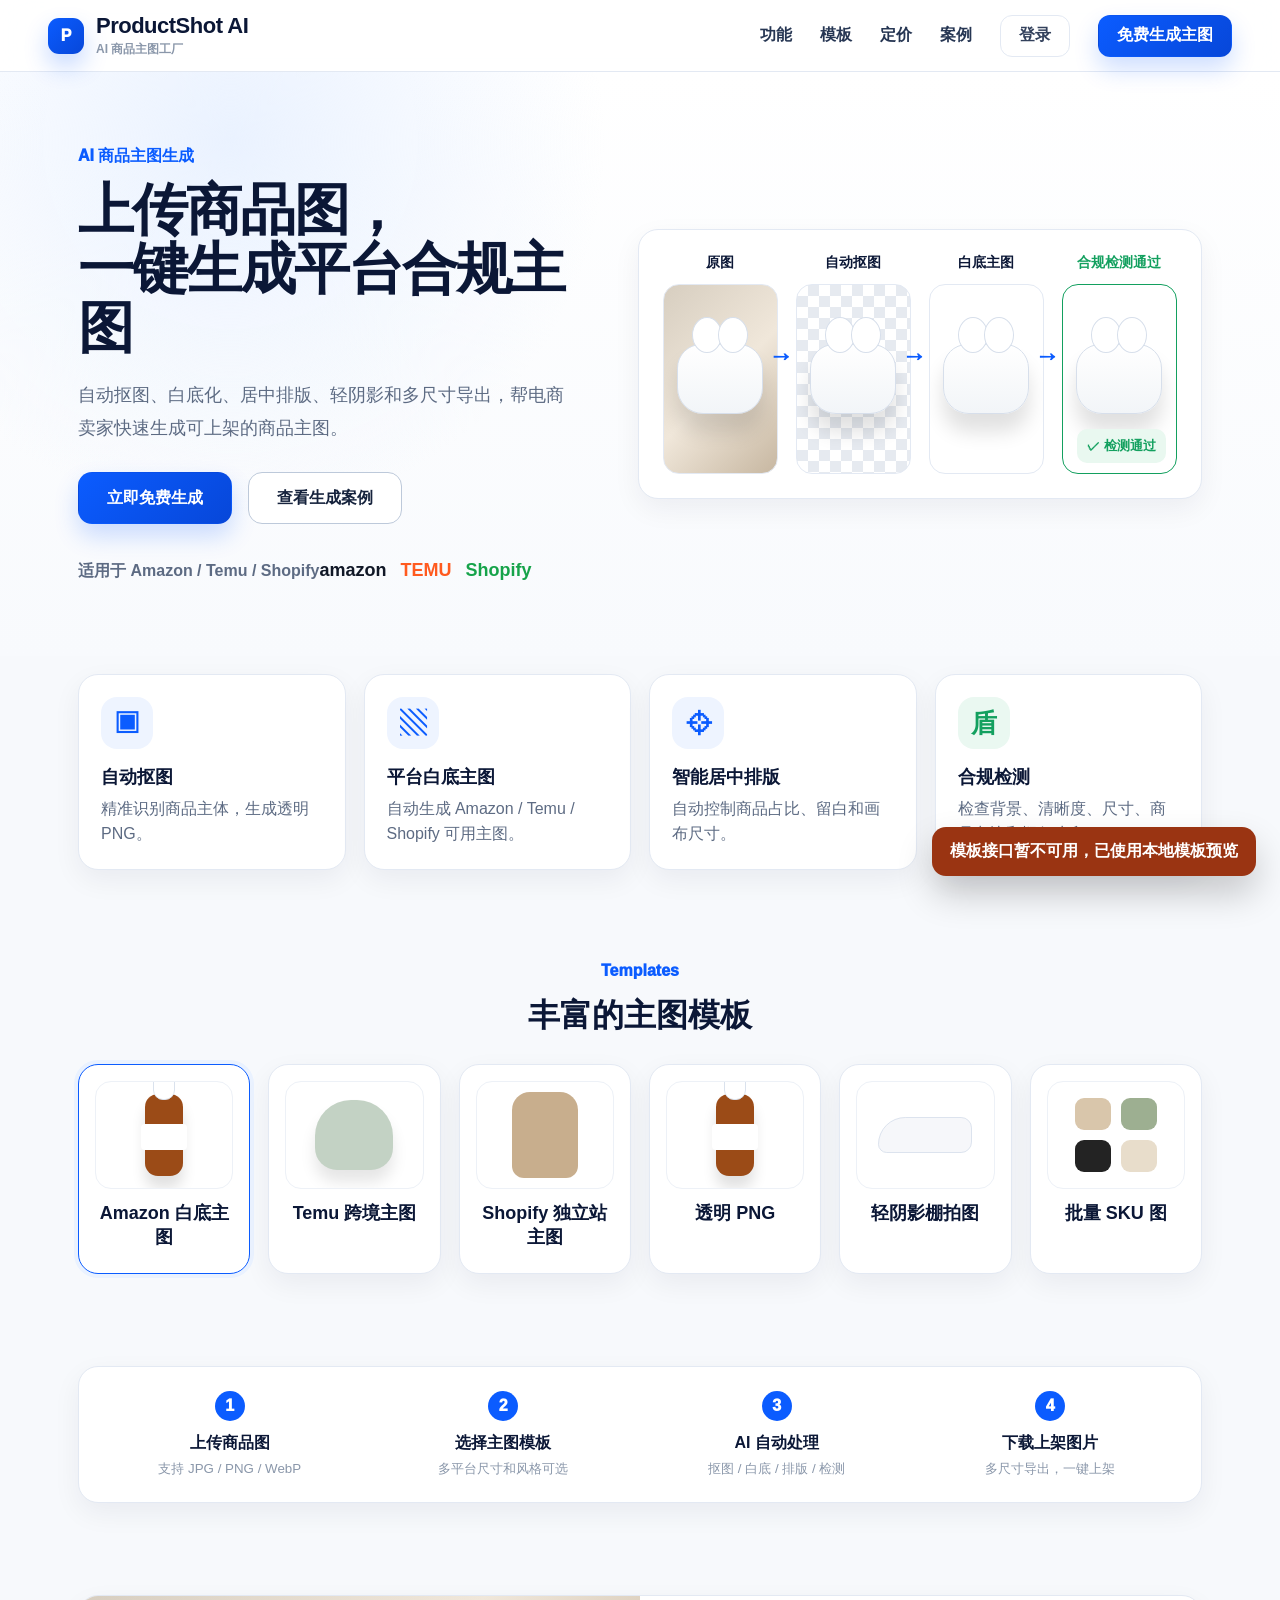
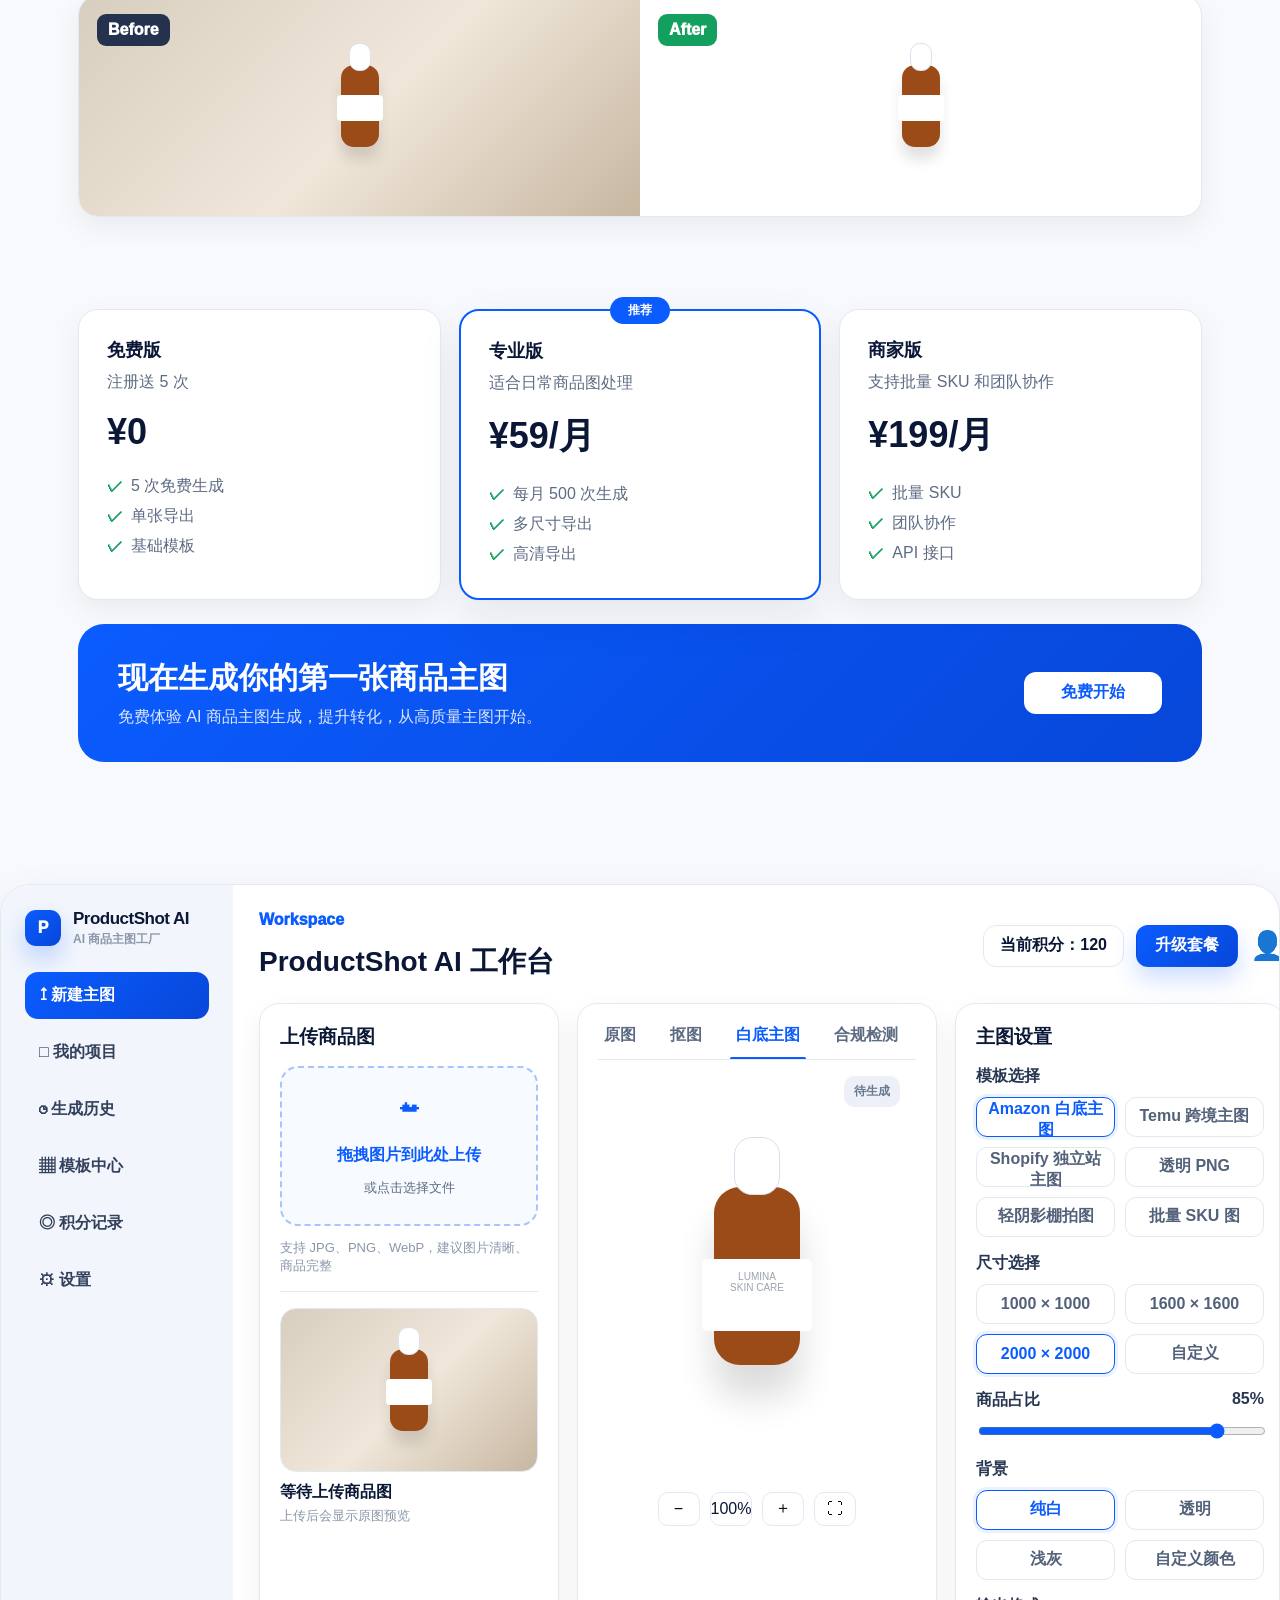
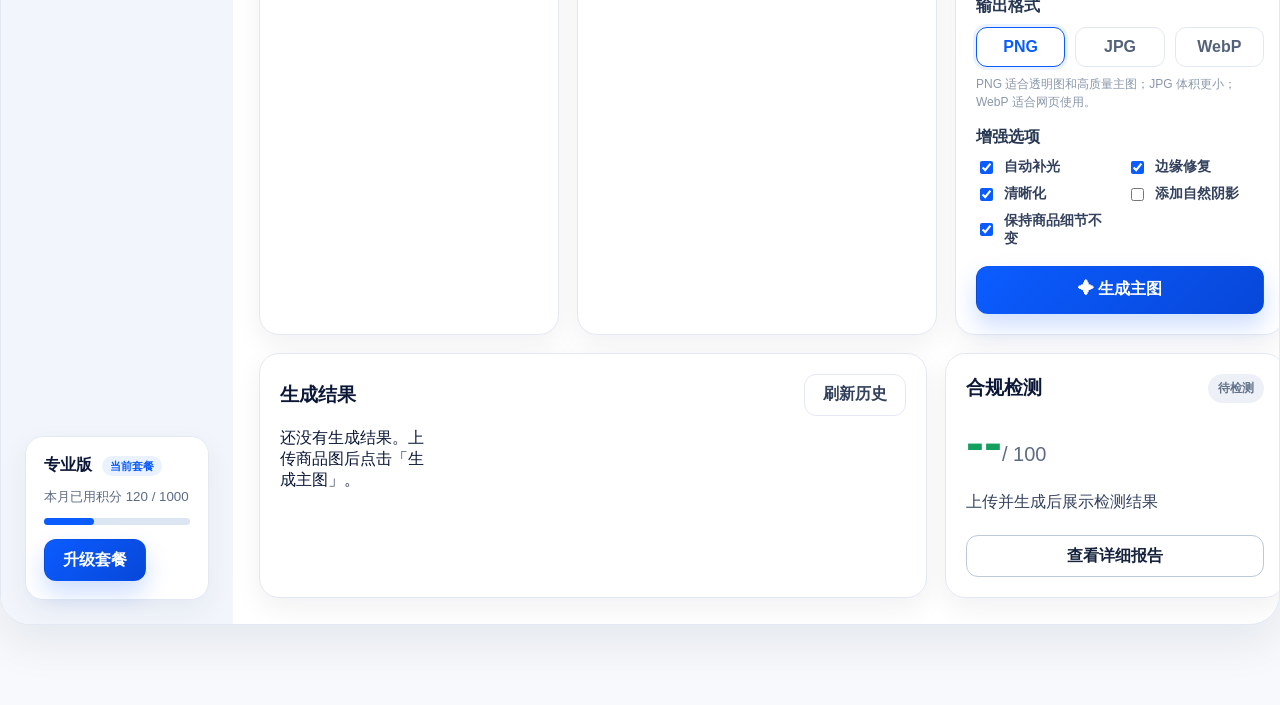
==== frontend/index.html @ 41496628 "feat: add output format selector markup" ====
<!doctype html>
<html lang="zh-CN">
<head>
  <meta charset="UTF-8" />
  <meta name="viewport" content="width=device-width, initial-scale=1.0" />
  <title>ProductShot AI｜AI 商品主图工厂</title>
  <link rel="stylesheet" href="./styles.css" />
  <style>
    .modal-overlay{position:fixed;inset:0;background:rgba(11,23,54,.46);z-index:80;display:grid;place-items:center;padding:24px;backdrop-filter:blur(8px)}
    .modal-overlay[hidden]{display:none}.modal-card{width:min(440px,100%);background:#fff;border:1px solid var(--line);border-radius:22px;box-shadow:0 28px 80px rgba(11,23,54,.22);padding:24px}
    .modal-head{display:flex;align-items:flex-start;justify-content:space-between;gap:18px;margin-bottom:18px}.modal-head h3{margin:0;font-size:22px}.modal-head p{margin:6px 0 0;color:var(--muted);line-height:1.55;font-size:14px}
    .modal-close{width:34px;height:34px;border-radius:10px;border:1px solid var(--line);background:#fff;color:#53627a;font-weight:950}.size-form-grid{display:grid;grid-template-columns:1fr 1fr;gap:14px}
    .field-label{display:block;color:#273752;font-weight:900;margin-bottom:8px}.size-input{width:100%;height:44px;border:1px solid var(--line);border-radius:12px;padding:0 12px;color:var(--navy);font-weight:850;background:#fff}
    .size-input:focus{outline:0;border-color:var(--blue);box-shadow:0 0 0 3px #eaf2ff}.modal-hint{margin:12px 0 0;color:var(--muted);font-size:13px;line-height:1.55}.modal-error{min-height:20px;margin:10px 0 0;color:var(--orange);font-size:13px;font-weight:850}.modal-actions{display:flex;justify-content:flex-end;gap:10px;margin-top:20px}
    .custom-color-row{margin-top:10px;border:1px solid var(--line);border-radius:14px;background:#f8fbff;padding:12px;display:grid;grid-template-columns:auto 1fr;align-items:center;gap:12px}.custom-color-row[hidden]{display:none}.custom-color-row input[type="color"]{width:44px;height:38px;border:0;background:transparent;padding:0}.custom-color-row b{display:block;color:#273752;font-size:13px}.custom-color-row small{display:block;color:var(--muted);margin-top:3px}.color-value{font-family:ui-monospace,SFMono-Regular,Menlo,Monaco,Consolas,monospace;color:var(--blue);font-weight:950}
    .format-options{display:grid;grid-template-columns:repeat(3,1fr);gap:10px}.format-options button{height:40px;border:1px solid var(--line);background:#fff;border-radius:11px;color:#53627a;font-weight:850}.format-options button.active{border-color:var(--blue);color:var(--blue);box-shadow:0 0 0 3px #eaf2ff}.format-options button:disabled{opacity:.55;cursor:not-allowed}.format-hint{margin:8px 0 0;color:var(--muted);font-size:12px;line-height:1.5}
  </style>
</head>
<body>
  <header class="topbar">
    <a class="brand" href="#landing" aria-label="ProductShot AI 首页"><span class="brand-mark">P</span><span><strong>ProductShot AI</strong><small>AI 商品主图工厂</small></span></a>
    <nav class="desktop-nav"><a href="#features">功能</a><a href="#templates">模板</a><a href="#pricing">定价</a><a href="#cases">案例</a><button class="ghost-btn" type="button" data-scroll="dashboard">登录</button><button class="primary-btn" type="button" data-scroll="dashboard">免费生成主图</button></nav>
    <button class="menu-btn" type="button" data-scroll="dashboard" aria-label="打开工作台">☰</button>
  </header>

  <main>
    <section id="landing" class="hero section-shell">
      <div class="hero-copy"><p class="eyebrow">AI 商品主图生成</p><h1>上传商品图，<br />一键生成平台合规主图</h1><p class="lead">自动抠图、白底化、居中排版、轻阴影和多尺寸导出，帮电商卖家快速生成可上架的商品主图。</p><div class="hero-actions"><button class="primary-btn large" type="button" data-scroll="dashboard">立即免费生成</button><a class="secondary-btn large" href="#cases">查看生成案例</a></div><div class="platforms"><span>适用于 Amazon / Temu / Shopify</span><strong>amazon</strong><strong class="temu">TEMU</strong><strong class="shopify">Shopify</strong></div></div>
      <div class="process-card card"><div class="process-grid"><div class="process-step"><b>原图</b><div class="product-stage messy-bg"><div class="earbuds"></div></div></div><div class="process-step"><b>自动抠图</b><div class="product-stage checker-bg"><div class="earbuds"></div></div></div><div class="process-step"><b>白底主图</b><div class="product-stage"><div class="earbuds"></div></div></div><div class="process-step passed"><b>合规检测通过</b><div class="product-stage pass-border"><div class="earbuds"></div><span class="pass-badge">✓ 检测通过</span></div></div></div></div>
    </section>

    <section id="features" class="section-shell compact"><div class="feature-grid"><article class="card feature-card"><span class="feature-icon">▣</span><h3>自动抠图</h3><p>精准识别商品主体，生成透明 PNG。</p></article><article class="card feature-card"><span class="feature-icon">▧</span><h3>平台白底主图</h3><p>自动生成 Amazon / Temu / Shopify 可用主图。</p></article><article class="card feature-card"><span class="feature-icon">⌖</span><h3>智能居中排版</h3><p>自动控制商品占比、留白和画布尺寸。</p></article><article class="card feature-card"><span class="feature-icon success">盾</span><h3>合规检测</h3><p>检查背景、清晰度、尺寸、商品占比和疑似水印。</p></article></div></section>
    <section id="templates" class="section-shell compact"><div class="section-head"><p class="eyebrow">Templates</p><h2>丰富的主图模板</h2></div><div class="template-grid" id="landingTemplates"></div></section>
    <section class="section-shell compact"><div class="workflow card"><div class="workflow-step"><span>1</span><b>上传商品图</b><small>支持 JPG / PNG / WebP</small></div><div class="workflow-step"><span>2</span><b>选择主图模板</b><small>多平台尺寸和风格可选</small></div><div class="workflow-step"><span>3</span><b>AI 自动处理</b><small>抠图 / 白底 / 排版 / 检测</small></div><div class="workflow-step"><span>4</span><b>下载上架图片</b><small>多尺寸导出，一键上架</small></div></div></section>
    <section id="cases" class="section-shell compact"><div class="compare card"><div class="compare-before messy-bg"><span>Before</span><div class="bottle"></div></div><div class="compare-after"><span>After</span><div class="bottle"></div></div></div></section>
    <section id="pricing" class="section-shell compact"><div class="pricing-grid"><article class="card price-card"><h3>免费版</h3><p>注册送 5 次</p><strong>¥0</strong><ul><li>5 次免费生成</li><li>单张导出</li><li>基础模板</li></ul></article><article class="card price-card recommended"><span class="recommend">推荐</span><h3>专业版</h3><p>适合日常商品图处理</p><strong>¥59/月</strong><ul><li>每月 500 次生成</li><li>多尺寸导出</li><li>高清导出</li></ul></article><article class="card price-card"><h3>商家版</h3><p>支持批量 SKU 和团队协作</p><strong>¥199/月</strong><ul><li>批量 SKU</li><li>团队协作</li><li>API 接口</li></ul></article></div><div class="bottom-cta"><div><h2>现在生成你的第一张商品主图</h2><p>免费体验 AI 商品主图生成，提升转化，从高质量主图开始。</p></div><button class="light-btn" type="button" data-scroll="dashboard">免费开始</button></div></section>

    <section id="dashboard" class="dashboard-wrap">
      <aside class="sidebar"><a class="brand sidebar-brand" href="#landing"><span class="brand-mark">P</span><span><strong>ProductShot AI</strong><small>AI 商品主图工厂</small></span></a><nav><a class="active">↥ 新建主图</a><a>□ 我的项目</a><a>◷ 生成历史</a><a>▦ 模板中心</a><a>◎ 积分记录</a><a>⚙ 设置</a></nav><div class="plan-card"><b>专业版 <span>当前套餐</span></b><small>本月已用积分 120 / 1000</small><div class="usage"><i></i></div><button class="primary-btn" type="button">升级套餐</button></div></aside>
      <section class="dashboard-main">
        <div class="dash-header"><div><p class="eyebrow">Workspace</p><h2>ProductShot AI 工作台</h2></div><div class="dash-actions"><span class="credit">当前积分：120</span><button class="primary-btn" type="button">升级套餐</button><span class="avatar">👤</span></div></div>
        <div class="workspace-grid">
          <section class="card panel upload-panel"><h3>上传商品图</h3><label class="dropzone" for="fileInput"><input id="fileInput" type="file" accept="image/jpeg,image/png,image/webp" /><span>☁</span><b>拖拽图片到此处上传</b><small>或点击选择文件</small></label><p class="hint">支持 JPG、PNG、WebP，建议图片清晰、商品完整</p><div class="uploaded-preview" id="uploadedPreview"><div class="demo-shot messy-bg"><div class="bottle"></div></div><p><b>等待上传商品图</b><small>上传后会显示原图预览</small></p></div><div id="uploadStatus" class="status-text"></div></section>
          <section class="card panel preview-panel"><div class="tabs" id="previewTabs"><button type="button" data-tab="original">原图</button><button type="button" data-tab="cutout">抠图</button><button class="active" type="button" data-tab="white">白底主图</button><button type="button" data-tab="compliance">合规检测</button></div><div class="preview-canvas" id="previewCanvas"><span class="generated-badge" id="generatedBadge">待生成</span><div class="big-demo-product" id="demoProduct"></div><img id="resultImage" alt="生成结果预览" hidden /></div><div class="canvas-tools"><button type="button">−</button><span>100%</span><button type="button">＋</button><button type="button">⛶</button></div></section>
          <section class="card panel settings-panel">
            <h3>主图设置</h3><label>模板选择</label><div class="template-options" id="templateOptions"></div><label>尺寸选择</label>
            <div class="size-options" id="sizeOptions"><button type="button" data-width="1000" data-height="1000">1000 × 1000</button><button class="active" type="button" data-width="1600" data-height="1600">1600 × 1600</button><button type="button" data-width="2000" data-height="2000">2000 × 2000</button><button id="customSizeBtn" type="button" data-custom="true">自定义</button></div>
            <label for="ratioRange">商品占比 <span id="ratioText">85%</span></label><input id="ratioRange" class="range" type="range" min="45" max="92" value="85" />
            <label>背景</label><div class="background-options" id="backgroundOptions"><button class="active" type="button" data-bg="white">纯白</button><button type="button" data-bg="transparent">透明</button><button type="button" data-bg="light-gray">浅灰</button><button id="customColorBtn" type="button" data-bg="custom">自定义颜色</button></div>
            <div class="custom-color-row" id="customColorRow" hidden><input id="customColorInput" type="color" value="#F7F9FC" aria-label="选择自定义背景色" /><div><b>自定义背景色 <span class="color-value" id="customColorText">#F7F9FC</span></b><small>生成请求会使用这个 hex 颜色值。</small></div></div>
            <label>输出格式</label><div class="format-options" id="formatOptions"><button class="active" type="button" data-format="png">PNG</button><button type="button" data-format="jpg">JPG</button><button type="button" data-format="webp">WebP</button></div><p class="format-hint" id="formatHint">PNG 适合透明图和高质量主图；JPG 体积更小；WebP 适合网页使用。</p>
            <label>增强选项</label><div class="check-grid"><label><input id="autoEnhance" type="checkbox" checked /> 自动补光</label><label><input id="edgeRepair" type="checkbox" checked /> 边缘修复</label><label><input id="sharpness" type="checkbox" checked /> 清晰化</label><label><input id="addShadow" type="checkbox" checked /> 添加自然阴影</label><label><input type="checkbox" checked /> 保持商品细节不变</label></div><button class="primary-btn generate-btn" id="generateBtn" type="button">✦ 生成主图</button>
          </section>
        </div>
        <div class="result-layout"><section class="card panel"><div class="panel-head"><h3>生成结果</h3><button class="ghost-btn" id="refreshHistoryBtn" type="button">刷新历史</button></div><div class="result-grid" id="resultGrid"></div></section><section class="card panel compliance-card" id="complianceCard"><div class="panel-head"><h3>合规检测</h3><span class="pass-pill">待检测</span></div><div class="score"><strong id="scoreText">--</strong><span>/ 100</span></div><ul id="complianceList"><li>上传并生成后展示检测结果</li></ul><button class="secondary-btn full" type="button">查看详细报告</button></section></div>
      </section>
    </section>
  </main>

  <div class="modal-overlay" id="customSizeModal" hidden><div class="modal-card" role="dialog" aria-modal="true" aria-labelledby="customSizeTitle"><div class="modal-head"><div><h3 id="customSizeTitle">自定义导出尺寸</h3><p>输入主图画布宽高，范围 512 到 4096 像素。</p></div><button class="modal-close" id="closeCustomSizeBtn" type="button" aria-label="关闭">×</button></div><div class="size-form-grid"><div><span class="field-label">宽度 px</span><input class="size-input" id="customWidthInput" type="number" min="512" max="4096" step="1" inputmode="numeric" /></div><div><span class="field-label">高度 px</span><input class="size-input" id="customHeightInput" type="number" min="512" max="4096" step="1" inputmode="numeric" /></div></div><p class="modal-hint">建议常用：1000×1000、1600×1600、2000×2000。移动端商品流可用 1600×2000。</p><div class="modal-error" id="customSizeError"></div><div class="modal-actions"><button class="ghost-btn" id="cancelCustomSizeBtn" type="button">取消</button><button class="primary-btn" id="applyCustomSizeBtn" type="button">使用这个尺寸</button></div></div></div>
  <div class="mobile-action"><button class="primary-btn" id="mobileGenerateBtn" type="button">✦ 生成主图</button></div><script src="./app.js"></script>
</body>
</html>
---- frontend/styles.css ----
:root{--blue:#0b5cff;--blue2:#0747d9;--navy:#0b1736;--text:#5d6b83;--muted:#8a97aa;--bg:#f7f9fc;--line:#e3e9f3;--green:#13a05f;--orange:#f97316;--card:#fff;--shadow:0 18px 45px rgba(11,23,54,.08);--soft:0 10px 28px rgba(11,23,54,.06);--radius:20px}*{box-sizing:border-box}html{scroll-behavior:smooth}body{margin:0;background:var(--bg);color:var(--navy);font-family:Inter,-apple-system,BlinkMacSystemFont,"Segoe UI","PingFang SC","Microsoft YaHei",Arial,sans-serif}button,input{font:inherit}button{cursor:pointer}a{text-decoration:none;color:inherit}.topbar{height:72px;padding:0 48px;background:rgba(255,255,255,.9);border-bottom:1px solid var(--line);backdrop-filter:blur(18px);position:sticky;top:0;z-index:30;display:flex;align-items:center;justify-content:space-between}.brand{display:flex;align-items:center;gap:12px}.brand strong{display:block;font-size:22px;font-weight:900;letter-spacing:-.5px}.brand small{display:block;color:var(--muted);font-weight:700;font-size:12px;margin-top:2px}.brand-mark{width:36px;height:36px;border-radius:11px;background:linear-gradient(135deg,var(--blue),var(--blue2));color:#fff;display:grid;place-items:center;font-weight:950;box-shadow:0 12px 24px rgba(11,92,255,.24)}.desktop-nav{display:flex;align-items:center;gap:28px;font-weight:800;color:#263653}.menu-btn{display:none;background:#fff;border:1px solid var(--line);border-radius:12px;width:42px;height:42px;color:var(--navy);font-size:22px}.primary-btn,.secondary-btn,.ghost-btn,.light-btn{border-radius:12px;border:1px solid transparent;height:42px;padding:0 18px;font-weight:900;display:inline-flex;align-items:center;justify-content:center;gap:8px}.primary-btn{background:linear-gradient(135deg,var(--blue),var(--blue2));color:white;box-shadow:0 12px 24px rgba(11,92,255,.2)}.primary-btn:disabled{opacity:.55;cursor:not-allowed}.secondary-btn{background:#fff;color:#16233d;border-color:#bdc9da}.ghost-btn{background:#fff;color:#33415c;border-color:var(--line)}.light-btn{background:#fff;color:var(--blue);min-width:138px}.large{height:52px;padding:0 28px;border-radius:14px}.section-shell{max-width:1180px;margin:0 auto;padding:74px 28px}.section-shell.compact{padding-top:18px}.hero{display:grid;grid-template-columns:1fr 1.12fr;gap:56px;align-items:center;max-width:none;padding-left:calc((100vw - 1180px)/2 + 28px);padding-right:calc((100vw - 1180px)/2 + 28px);background:radial-gradient(circle at 18% 12%,#eaf2ff 0,rgba(234,242,255,0) 32%),linear-gradient(#fff,#f8fafd)}.eyebrow{margin:0 0 14px;color:var(--blue);font-weight:950}.hero h1{font-size:56px;line-height:1.05;letter-spacing:-2px;margin:0 0 22px}.lead{font-size:18px;line-height:1.8;color:var(--text);margin:0 0 28px}.hero-actions{display:flex;gap:16px;flex-wrap:wrap}.platforms{margin-top:24px;color:var(--text);font-weight:800}.platforms strong{display:inline-block;margin:12px 14px 0 0;color:#111827;font-size:18px}.platforms .temu{color:#ff5a1f}.platforms .shopify{color:#16a34a}.card{background:var(--card);border:1px solid var(--line);border-radius:var(--radius);box-shadow:var(--soft)}.process-card{padding:24px}.process-grid{display:grid;grid-template-columns:repeat(4,1fr);gap:18px}.process-step{text-align:center;position:relative}.process-step:not(:last-child):after{content:'→';position:absolute;right:-15px;top:88px;color:var(--blue);font-size:24px;font-weight:950}.process-step b{font-size:14px;display:block;margin-bottom:12px}.process-step.passed b{color:var(--green)}.product-stage{height:190px;border:1px solid var(--line);border-radius:16px;background:#fff;display:grid;place-items:center;position:relative;overflow:hidden}.messy-bg{background:linear-gradient(135deg,#d7cec0,#f0e7da 52%,#c7b7a1)}.checker-bg{background-image:linear-gradient(45deg,#e6eaf0 25%,transparent 25%),linear-gradient(-45deg,#e6eaf0 25%,transparent 25%),linear-gradient(45deg,transparent 75%,#e6eaf0 75%),linear-gradient(-45deg,transparent 75%,#e6eaf0 75%);background-size:22px 22px;background-position:0 0,0 11px,11px -11px,-11px 0}.pass-border{border-color:var(--green)}.earbuds{width:86px;height:70px;border:1px solid #d7dfeb;border-radius:24px 24px 26px 26px;background:linear-gradient(#fff,#f2f5f8);position:relative;box-shadow:0 18px 20px rgba(0,0,0,.12)}.earbuds:before,.earbuds:after{content:'';position:absolute;top:-28px;width:28px;height:34px;border-radius:50%;background:#fff;border:1px solid #d7dfeb}.earbuds:before{left:14px}.earbuds:after{right:14px}.pass-badge{position:absolute;right:10px;bottom:10px;background:#e9f8f0;color:var(--green);border-radius:10px;padding:8px 10px;font-weight:950;font-size:13px}.feature-grid{display:grid;grid-template-columns:repeat(4,1fr);gap:18px}.feature-card{padding:22px}.feature-icon{width:52px;height:52px;border-radius:16px;background:#eef4ff;color:var(--blue);display:grid;place-items:center;font-size:26px;margin-bottom:16px;font-weight:900}.feature-icon.success{background:#eaf8f1;color:var(--green)}.feature-card h3,.template-card h3,.price-card h3{margin:0 0 8px;font-size:18px}.feature-card p,.price-card p{margin:0;color:var(--text);line-height:1.55}.section-head{text-align:center;margin-bottom:26px}.section-head h2{font-size:32px;margin:0}.template-grid{display:grid;grid-template-columns:repeat(6,1fr);gap:18px}.template-card{padding:16px;text-align:center;position:relative}.template-card.active{border-color:var(--blue);box-shadow:0 0 0 4px #eaf2ff}.template-thumb{height:108px;border-radius:16px;background:#fff;border:1px solid #edf1f7;display:grid;place-items:center;margin-bottom:12px;overflow:hidden}.bottle{width:38px;height:82px;border-radius:13px;background:#9b4b17;position:relative;box-shadow:0 12px 14px rgba(0,0,0,.12)}.bottle:before{content:'';position:absolute;left:8px;right:8px;top:-22px;height:26px;border-radius:10px;background:#fff;border:1px solid #dae2ed}.bottle:after{content:'';position:absolute;left:-4px;right:-4px;top:30px;height:26px;background:#fff;border-radius:4px}.kettle{width:78px;height:70px;border-radius:36px 36px 22px 22px;background:#c3d2c4;box-shadow:0 12px 15px rgba(0,0,0,.1)}.bag{width:66px;height:86px;border-radius:18px 18px 12px 12px;background:#c8ae8d}.shoe{width:94px;height:36px;border-radius:50px 20px 20px 16px;background:#f6f7fa;border:1px solid #dce3ee}.mugs{display:grid;grid-template-columns:repeat(2,36px);gap:10px}.mugs i{height:32px;border-radius:9px;background:#d9c6ab}.mugs i:nth-child(2){background:#9daf91}.mugs i:nth-child(3){background:#232323}.mugs i:nth-child(4){background:#e8ddcb}.workflow{padding:24px;display:grid;grid-template-columns:repeat(4,1fr);gap:20px}.workflow-step{text-align:center}.workflow-step span{width:30px;height:30px;border-radius:999px;background:var(--blue);color:#fff;display:inline-grid;place-items:center;font-weight:950;margin-bottom:12px}.workflow-step b{display:block}.workflow-step small{display:block;color:var(--muted);margin-top:6px}.compare{display:grid;grid-template-columns:1fr 1fr;overflow:hidden}.compare-before,.compare-after{height:220px;display:grid;place-items:center;position:relative}.compare span{position:absolute;left:18px;top:18px;border-radius:9px;padding:7px 11px;background:#24324d;color:#fff;font-weight:950}.compare-after span{background:var(--green)}.pricing-grid{display:grid;grid-template-columns:repeat(3,1fr);gap:18px}.price-card{padding:28px;position:relative}.price-card.recommended{border:2px solid var(--blue);box-shadow:var(--shadow)}.recommend{position:absolute;top:-14px;left:50%;transform:translateX(-50%);background:var(--blue);color:#fff;border-radius:999px;padding:5px 18px;font-size:12px;font-weight:950}.price-card strong{font-size:36px;margin:16px 0;display:block}.price-card ul{list-style:none;padding:0;margin:18px 0 0;color:var(--text);line-height:1.9}.price-card li:before{content:'✓';color:var(--green);font-weight:950;margin-right:8px}.bottom-cta{margin-top:24px;border-radius:26px;background:linear-gradient(135deg,var(--blue),var(--blue2));padding:34px 40px;color:#fff;display:flex;align-items:center;justify-content:space-between;gap:20px}.bottom-cta h2{font-size:30px;margin:0 0 8px}.bottom-cta p{margin:0;opacity:.85}.dashboard-wrap{margin:48px auto 80px;max-width:1440px;background:#fff;border:1px solid var(--line);border-radius:30px;box-shadow:var(--shadow);overflow:hidden;display:grid;grid-template-columns:232px 1fr}.sidebar{background:#f2f6fc;padding:24px;display:flex;flex-direction:column;gap:24px}.sidebar-brand strong{font-size:17px}.sidebar nav{display:grid;gap:10px}.sidebar nav a{padding:13px 14px;border-radius:13px;color:#33415c;font-weight:850}.sidebar nav a.active{background:linear-gradient(135deg,var(--blue),var(--blue2));color:#fff}.plan-card{margin-top:auto;background:#fff;border:1px solid var(--line);border-radius:18px;padding:18px;box-shadow:var(--soft)}.plan-card b span{background:#eaf2ff;color:var(--blue);font-size:11px;border-radius:999px;padding:4px 8px;margin-left:6px}.plan-card small{display:block;color:var(--text);margin:12px 0}.usage{height:7px;background:#dce5f2;border-radius:999px;margin-bottom:14px}.usage i{display:block;width:34%;height:100%;border-radius:999px;background:var(--blue)}.dashboard-main{padding:26px}.dash-header{display:flex;justify-content:space-between;gap:20px;align-items:center;margin-bottom:22px}.dash-header h2{font-size:28px;margin:0}.dash-actions{display:flex;align-items:center;gap:12px}.credit{height:42px;padding:0 16px;border-radius:13px;border:1px solid var(--line);background:#fff;display:inline-flex;align-items:center;font-weight:900}.avatar{font-size:28px}.workspace-grid{display:grid;grid-template-columns:300px minmax(360px,1fr) 330px;gap:18px}.panel{padding:20px}.panel h3{margin:0 0 16px}.dropzone{height:160px;border:2px dashed #a7c4ff;border-radius:18px;background:#f7faff;color:var(--blue);display:grid;place-items:center;text-align:center;padding:20px}.dropzone input{display:none}.dropzone span{font-size:38px;line-height:1}.dropzone small{color:var(--text)}.hint{color:var(--muted);font-size:13px}.uploaded-preview{border-top:1px solid var(--line);padding-top:16px;margin-top:16px}.uploaded-preview img,.demo-shot{width:100%;height:164px;object-fit:cover;border-radius:16px;border:1px solid var(--line);display:grid;place-items:center}.uploaded-preview p{margin:10px 0 0}.uploaded-preview small{display:block;color:var(--muted);margin-top:4px}.status-text{margin-top:10px;font-size:13px;color:var(--text)}.tabs{display:flex;gap:22px;border-bottom:1px solid var(--line);padding-bottom:12px;overflow:auto}.tabs button{border:0;background:transparent;color:#5c6b83;font-weight:900;white-space:nowrap}.tabs button.active{color:var(--blue);position:relative}.tabs button.active:after{content:'';position:absolute;left:0;right:0;bottom:-13px;height:3px;background:var(--blue);border-radius:999px}.preview-canvas{height:432px;display:grid;place-items:center;position:relative;background:#fff;border-radius:18px;overflow:hidden}.generated-badge{position:absolute;right:16px;top:16px;border-radius:10px;background:#edf1f7;color:#6b7890;padding:7px 10px;font-size:12px;font-weight:950}.generated-badge.success{background:#e9f8f0;color:var(--green)}.generated-badge.error{background:#fff2e9;color:var(--orange)}.big-demo-product{width:86px;height:178px;border-radius:26px;background:#9b4b17;position:relative;box-shadow:0 32px 36px rgba(0,0,0,.14)}.big-demo-product:before{content:'';position:absolute;left:20px;right:20px;top:-50px;height:56px;border-radius:18px;background:#fff;border:1px solid #d7dfeb}.big-demo-product:after{content:'LUMINA\A SKIN CARE';white-space:pre;text-align:center;position:absolute;left:-12px;right:-12px;top:72px;height:60px;background:#fff;border-radius:5px;color:#9ca3af;font-size:10px;padding-top:12px}.preview-canvas img{max-width:90%;max-height:90%;object-fit:contain;filter:drop-shadow(0 22px 24px rgba(0,0,0,.1))}.canvas-tools{display:flex;justify-content:center;gap:10px}.canvas-tools button,.canvas-tools span{height:34px;min-width:42px;border:1px solid var(--line);border-radius:10px;background:#fff;display:inline-flex;align-items:center;justify-content:center}.settings-panel label{display:flex;justify-content:space-between;margin:16px 0 10px;color:#273752;font-weight:900}.template-options,.size-options,.background-options{display:grid;grid-template-columns:1fr 1fr;gap:10px}.template-options button,.size-options button,.background-options button{height:40px;border:1px solid var(--line);background:#fff;border-radius:11px;color:#53627a;font-weight:850}.template-options button.active,.size-options button.active,.background-options button.active{border-color:var(--blue);color:var(--blue);box-shadow:0 0 0 3px #eaf2ff}.range{width:100%;accent-color:var(--blue)}.check-grid{display:grid;grid-template-columns:1fr 1fr;gap:8px 14px}.check-grid label{display:flex;align-items:center;justify-content:flex-start;gap:8px;margin:0;color:#33415c;font-weight:800;font-size:14px}.check-grid input{accent-color:var(--blue)}.generate-btn{width:100%;height:48px;margin-top:18px}.result-layout{display:grid;grid-template-columns:1fr 340px;gap:18px;margin-top:18px}.panel-head{display:flex;align-items:center;justify-content:space-between;gap:12px;margin-bottom:12px}.panel-head h3{margin:0}.result-grid{display:grid;grid-template-columns:repeat(4,1fr);gap:14px}.result-card{padding:14px;text-align:center}.result-card img,.result-demo{height:108px;width:100%;border:1px solid var(--line);border-radius:14px;object-fit:contain;background:#fff;display:grid;place-items:center;margin:10px 0}.result-actions{display:flex;justify-content:center;gap:10px;flex-wrap:wrap;font-size:13px}.result-actions a,.result-actions button{border:0;background:none;color:var(--blue);font-weight:900;padding:0}.pass-pill{background:#edf1f7;color:#64748b;border-radius:999px;padding:6px 10px;font-size:12px;font-weight:950}.pass-pill.success{background:#e9f8f0;color:var(--green)}.pass-pill.warning{background:#fff2e9;color:var(--orange)}.score strong{font-size:54px;color:var(--green);line-height:1}.score span{color:var(--text);font-size:20px}.compliance-card ul{list-style:none;padding:0;margin:18px 0;color:#33415c;line-height:1.9}.compliance-card li.pass:before{content:'✓';color:var(--green);font-weight:950;margin-right:8px}.compliance-card li.warn{color:var(--orange)}.compliance-card li.warn:before{content:'⚠';margin-right:8px}.full{width:100%}.mobile-action{display:none}.toast{position:fixed;right:24px;bottom:24px;background:#111827;color:#fff;border-radius:14px;padding:14px 18px;z-index:80;box-shadow:0 18px 36px rgba(0,0,0,.2);font-weight:800}.toast.error{background:#9a3412}.toast.success{background:#065f46}@media(max-width:1180px){.topbar{padding:0 22px}.desktop-nav{display:none}.menu-btn{display:block}.hero{grid-template-columns:1fr;padding-left:22px;padding-right:22px;text-align:center}.hero-actions{justify-content:center}.process-grid{grid-template-columns:repeat(2,1fr)}.process-step:after{display:none}.feature-grid,.pricing-grid{grid-template-columns:1fr 1fr}.template-grid{grid-template-columns:repeat(3,1fr)}.dashboard-wrap{grid-template-columns:1fr;border-radius:0;margin:0}.sidebar{display:none}.workspace-grid,.result-layout{grid-template-columns:1fr}.result-grid{grid-template-columns:repeat(2,1fr)}}@media(max-width:640px){body{padding-bottom:78px}.topbar{height:66px}.brand strong{font-size:18px}.brand small{display:none}.brand-mark{width:34px;height:34px}.section-shell{padding:54px 18px}.hero h1{font-size:40px}.lead{font-size:15px}.large{width:100%}.process-grid,.feature-grid,.template-grid,.pricing-grid,.workflow,.compare{grid-template-columns:1fr}.product-stage{height:150px}.bottom-cta{display:block;text-align:center;padding:28px 22px}.bottom-cta .light-btn{width:100%;margin-top:18px}.dashboard-main{padding:16px}.dash-header{display:block}.dash-actions{margin-top:14px;flex-wrap:wrap}.workspace-grid{gap:12px}.panel{padding:16px}.preview-canvas{height:300px}.template-options,.size-options,.background-options,.check-grid{grid-template-columns:1fr}.result-grid{grid-template-columns:1fr 1fr}.mobile-action{display:block;position:fixed;left:14px;right:14px;bottom:12px;z-index:60}.mobile-action .primary-btn{width:100%;height:54px;border-radius:16px}.toast{left:16px;right:16px;bottom:82px}}
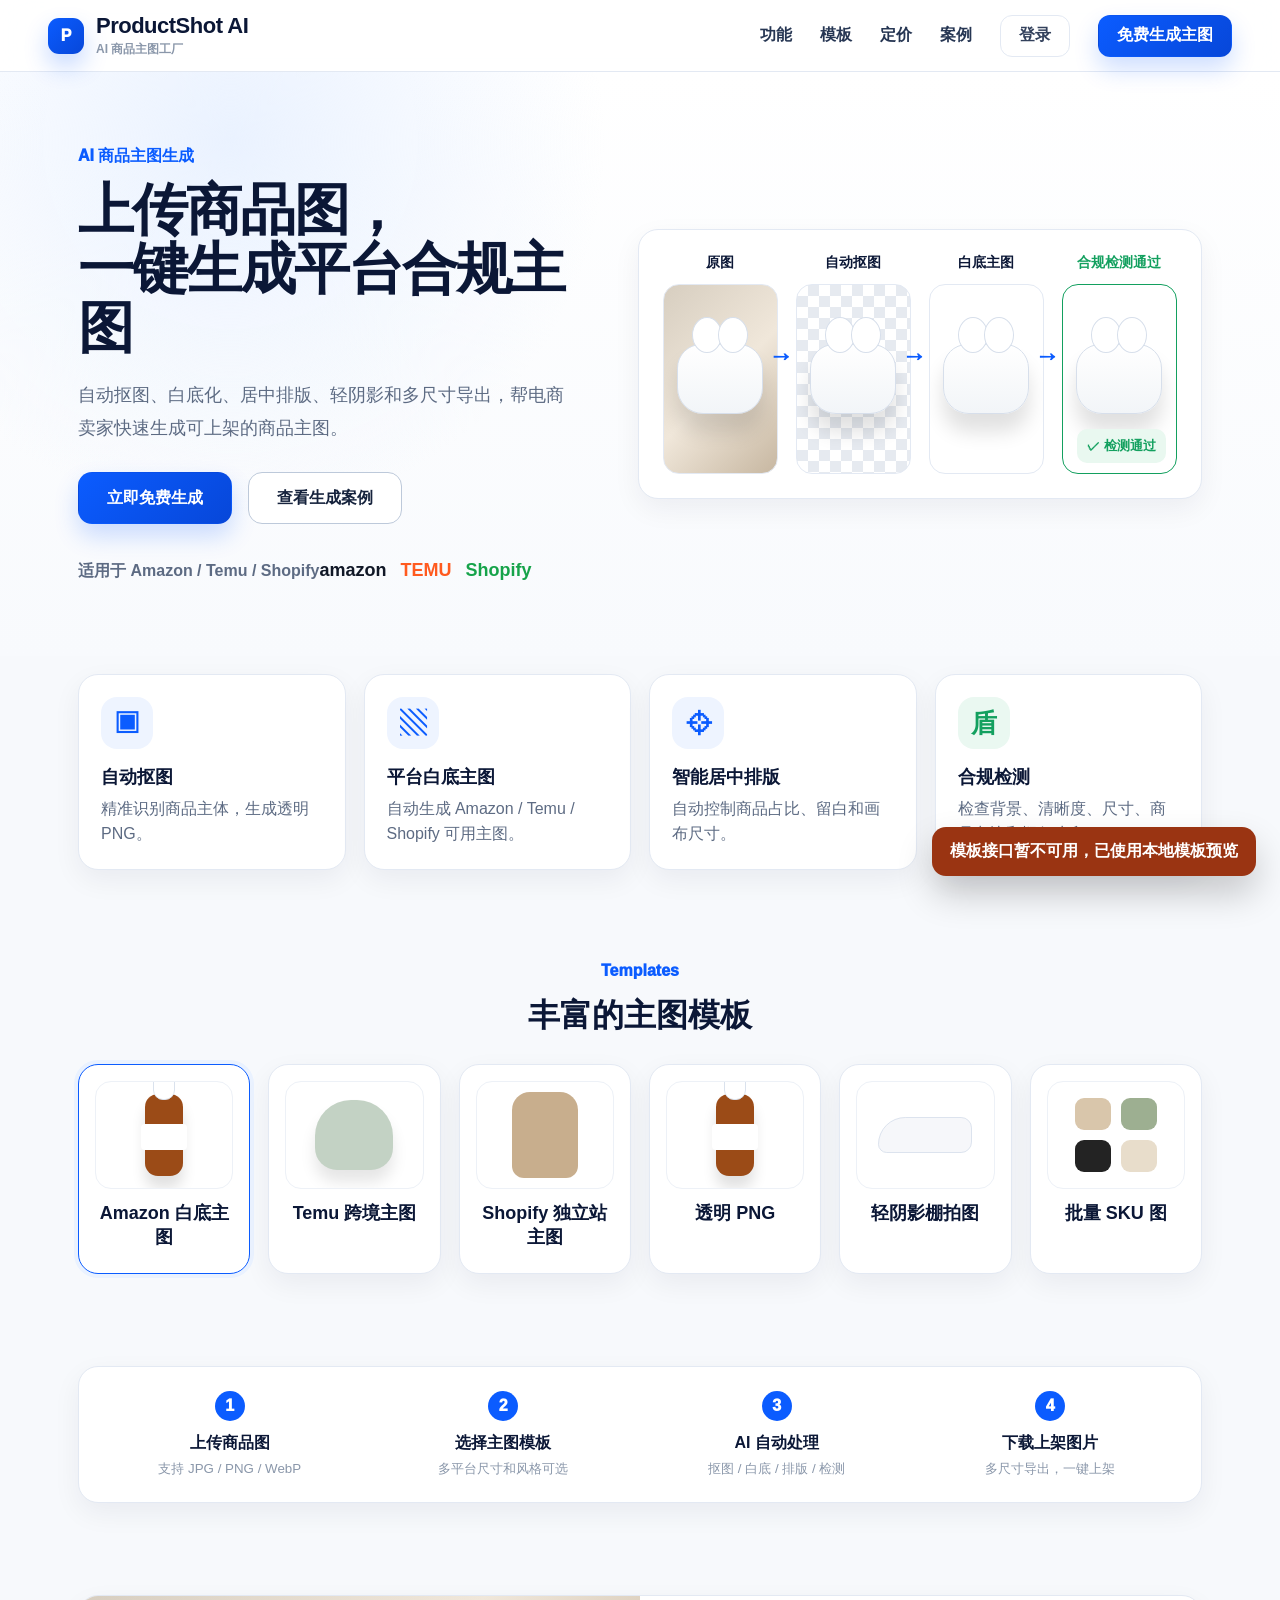
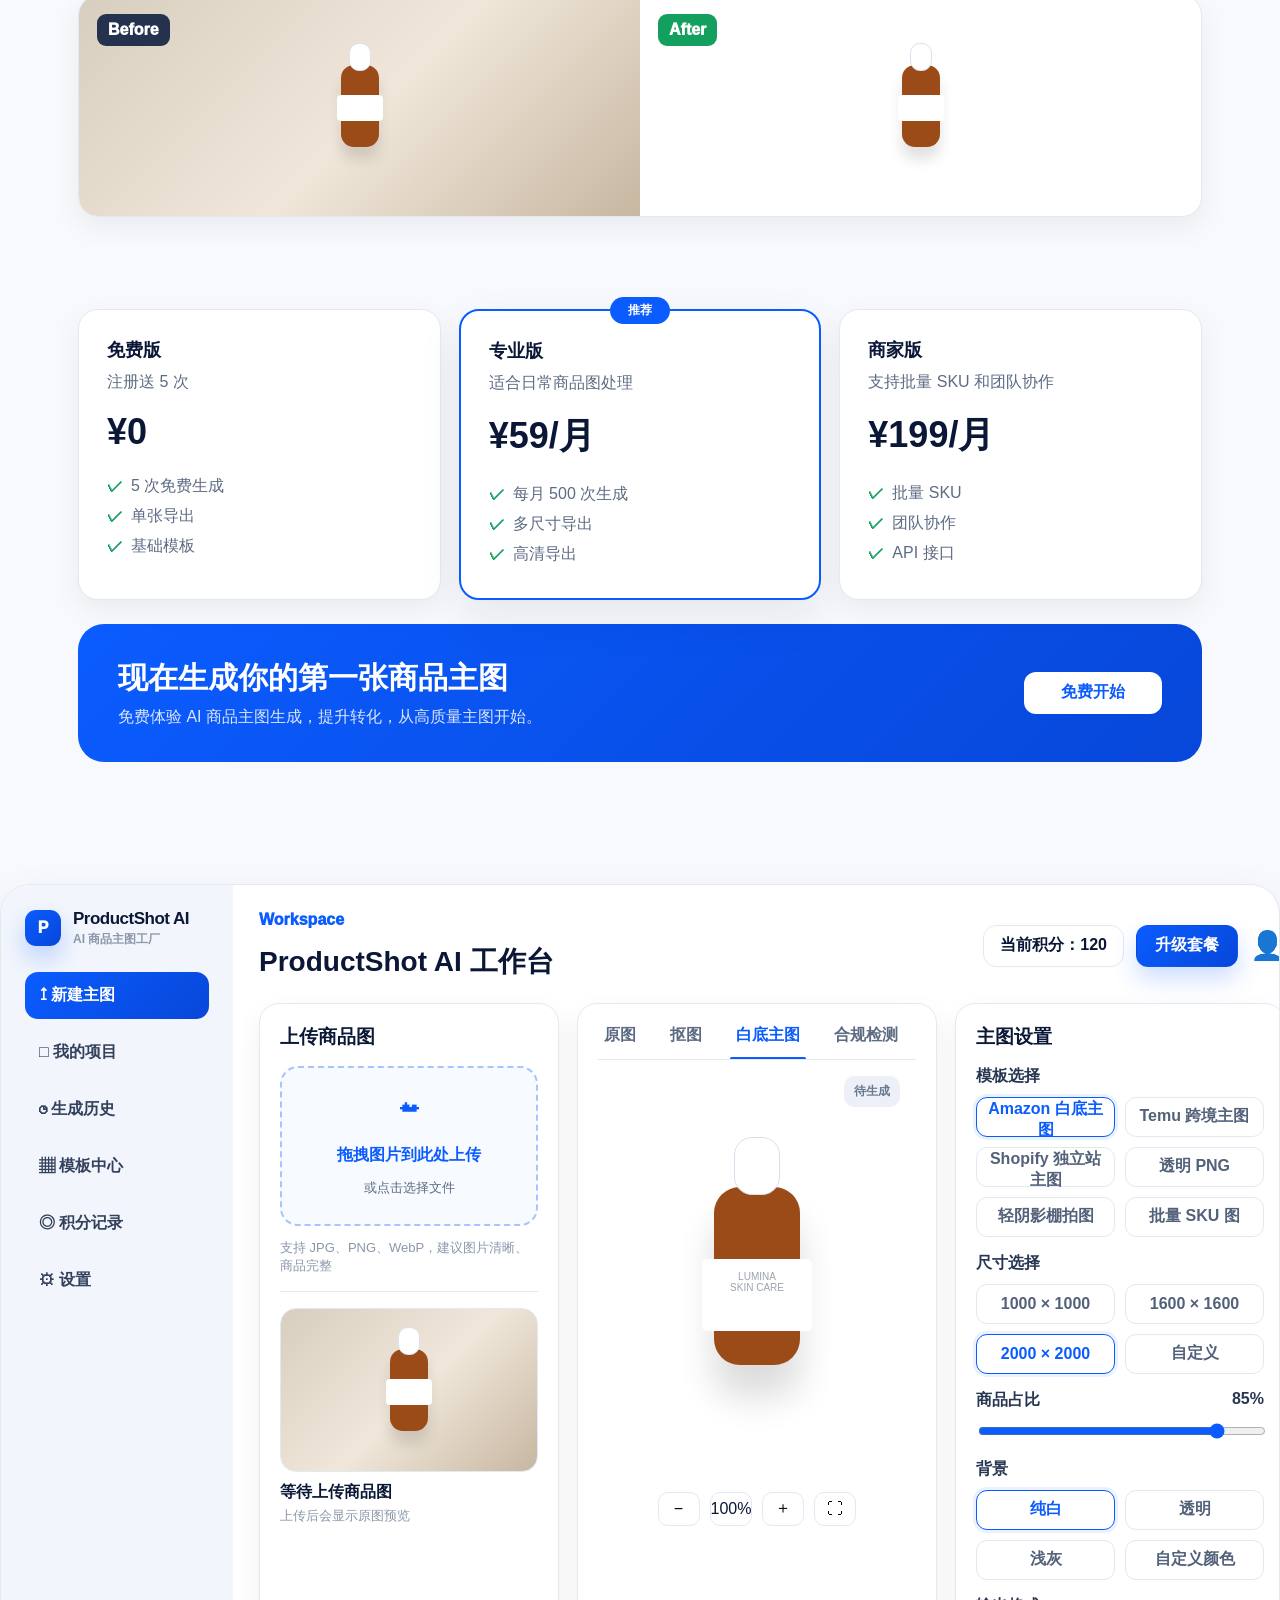
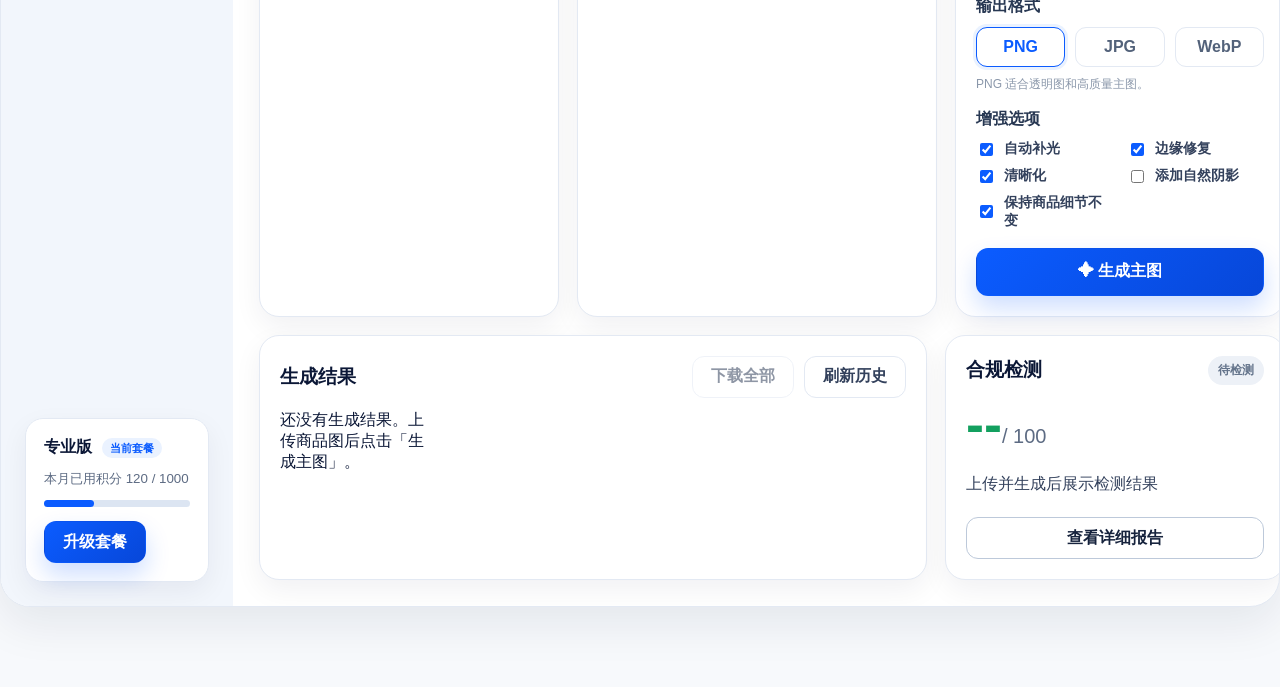
==== commit cf9326b3: "feat: add download all button" ====
--- a/frontend/index.html
+++ b/frontend/index.html
@@ -13,7 +13,7 @@
     .field-label{display:block;color:#273752;font-weight:900;margin-bottom:8px}.size-input{width:100%;height:44px;border:1px solid var(--line);border-radius:12px;padding:0 12px;color:var(--navy);font-weight:850;background:#fff}
     .size-input:focus{outline:0;border-color:var(--blue);box-shadow:0 0 0 3px #eaf2ff}.modal-hint{margin:12px 0 0;color:var(--muted);font-size:13px;line-height:1.55}.modal-error{min-height:20px;margin:10px 0 0;color:var(--orange);font-size:13px;font-weight:850}.modal-actions{display:flex;justify-content:flex-end;gap:10px;margin-top:20px}
     .custom-color-row{margin-top:10px;border:1px solid var(--line);border-radius:14px;background:#f8fbff;padding:12px;display:grid;grid-template-columns:auto 1fr;align-items:center;gap:12px}.custom-color-row[hidden]{display:none}.custom-color-row input[type="color"]{width:44px;height:38px;border:0;background:transparent;padding:0}.custom-color-row b{display:block;color:#273752;font-size:13px}.custom-color-row small{display:block;color:var(--muted);margin-top:3px}.color-value{font-family:ui-monospace,SFMono-Regular,Menlo,Monaco,Consolas,monospace;color:var(--blue);font-weight:950}
-    .format-options{display:grid;grid-template-columns:repeat(3,1fr);gap:10px}.format-options button{height:40px;border:1px solid var(--line);background:#fff;border-radius:11px;color:#53627a;font-weight:850}.format-options button.active{border-color:var(--blue);color:var(--blue);box-shadow:0 0 0 3px #eaf2ff}.format-options button:disabled{opacity:.55;cursor:not-allowed}.format-hint{margin:8px 0 0;color:var(--muted);font-size:12px;line-height:1.5}
+    .format-options{display:grid;grid-template-columns:repeat(3,1fr);gap:10px}.format-options button{height:40px;border:1px solid var(--line);background:#fff;border-radius:11px;color:#53627a;font-weight:850}.format-options button.active{border-color:var(--blue);color:var(--blue);box-shadow:0 0 0 3px #eaf2ff}.format-options button:disabled{opacity:.55;cursor:not-allowed}.format-hint{margin:8px 0 0;color:var(--muted);font-size:12px;line-height:1.5}.result-toolbar{display:flex;align-items:center;gap:10px;flex-wrap:wrap}.result-toolbar button:disabled{opacity:.55;cursor:not-allowed}
   </style>
 </head>
 <body>
@@ -52,7 +52,7 @@
             <label>增强选项</label><div class="check-grid"><label><input id="autoEnhance" type="checkbox" checked /> 自动补光</label><label><input id="edgeRepair" type="checkbox" checked /> 边缘修复</label><label><input id="sharpness" type="checkbox" checked /> 清晰化</label><label><input id="addShadow" type="checkbox" checked /> 添加自然阴影</label><label><input type="checkbox" checked /> 保持商品细节不变</label></div><button class="primary-btn generate-btn" id="generateBtn" type="button">✦ 生成主图</button>
           </section>
         </div>
-        <div class="result-layout"><section class="card panel"><div class="panel-head"><h3>生成结果</h3><button class="ghost-btn" id="refreshHistoryBtn" type="button">刷新历史</button></div><div class="result-grid" id="resultGrid"></div></section><section class="card panel compliance-card" id="complianceCard"><div class="panel-head"><h3>合规检测</h3><span class="pass-pill">待检测</span></div><div class="score"><strong id="scoreText">--</strong><span>/ 100</span></div><ul id="complianceList"><li>上传并生成后展示检测结果</li></ul><button class="secondary-btn full" type="button">查看详细报告</button></section></div>
+        <div class="result-layout"><section class="card panel"><div class="panel-head"><h3>生成结果</h3><div class="result-toolbar"><button class="ghost-btn" id="downloadAllBtn" type="button" disabled>下载全部</button><button class="ghost-btn" id="refreshHistoryBtn" type="button">刷新历史</button></div></div><div class="result-grid" id="resultGrid"></div></section><section class="card panel compliance-card" id="complianceCard"><div class="panel-head"><h3>合规检测</h3><span class="pass-pill">待检测</span></div><div class="score"><strong id="scoreText">--</strong><span>/ 100</span></div><ul id="complianceList"><li>上传并生成后展示检测结果</li></ul><button class="secondary-btn full" type="button">查看详细报告</button></section></div>
       </section>
     </section>
   </main>
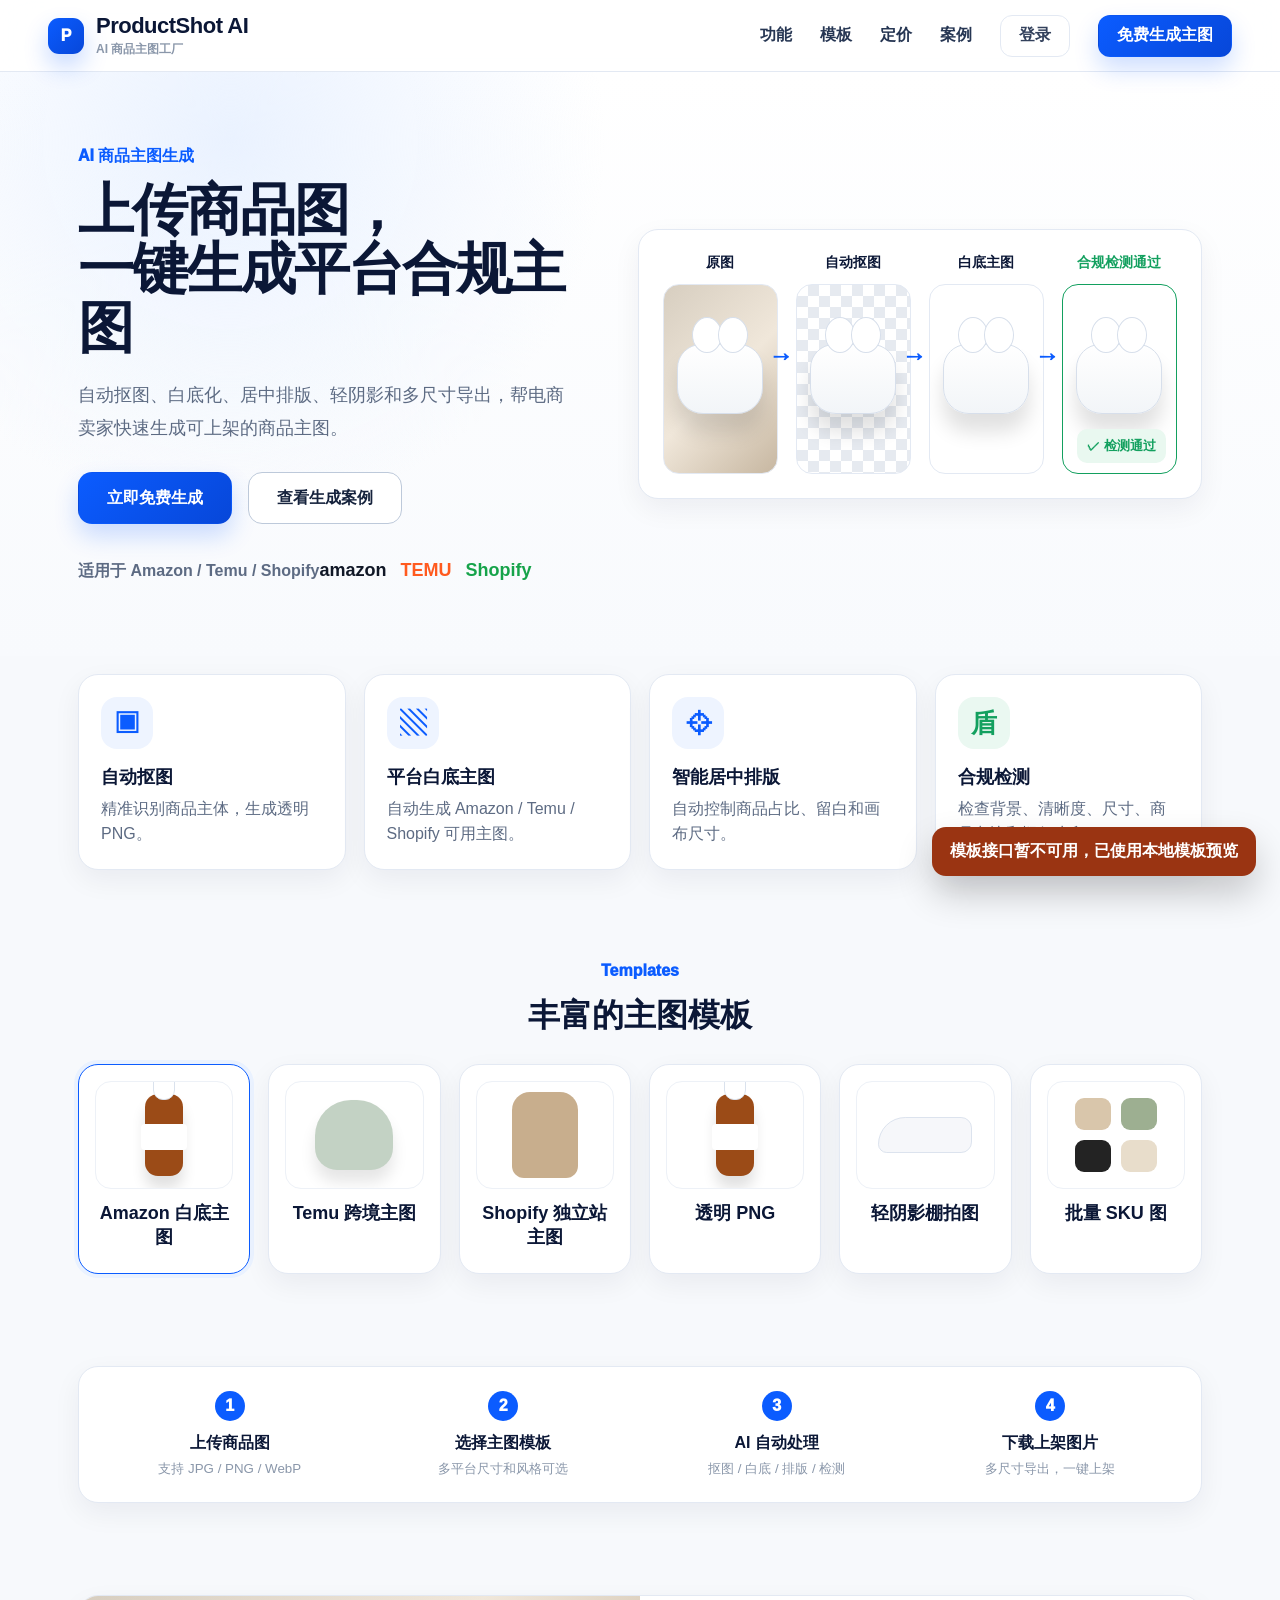
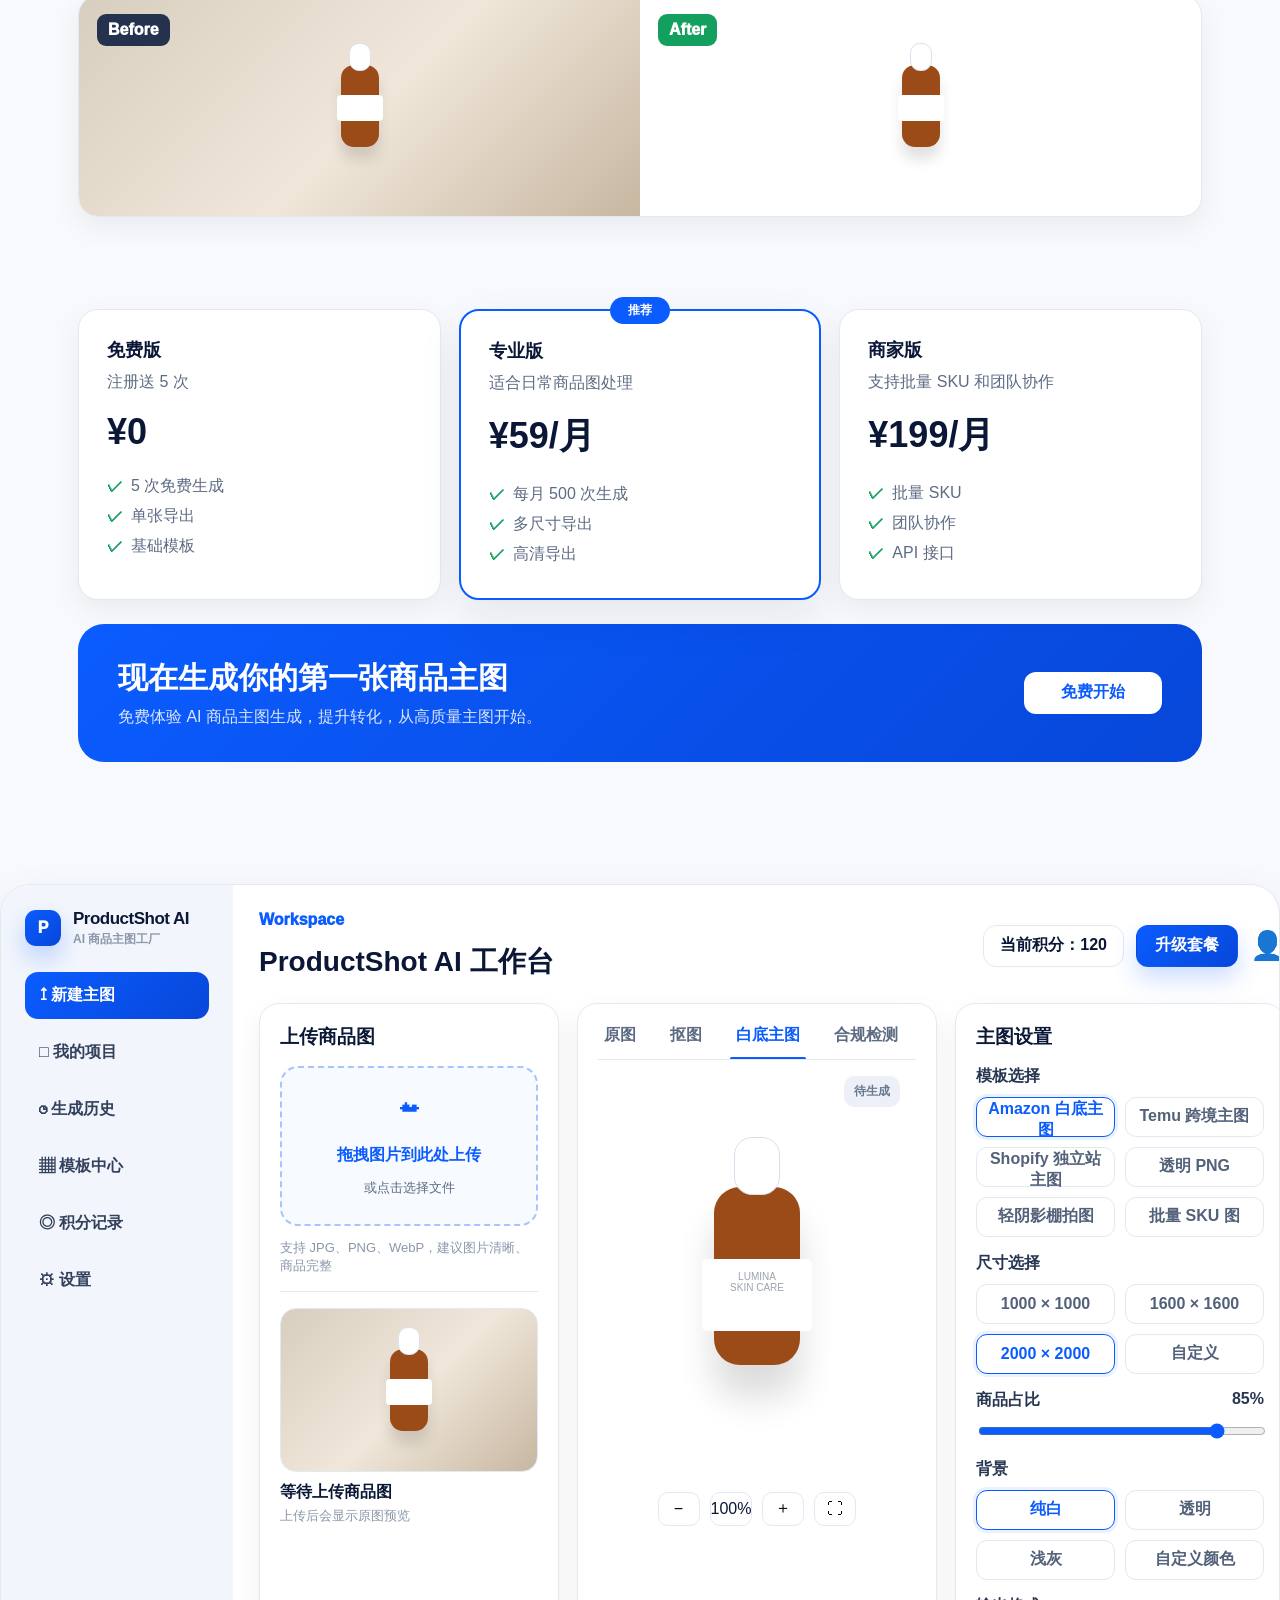
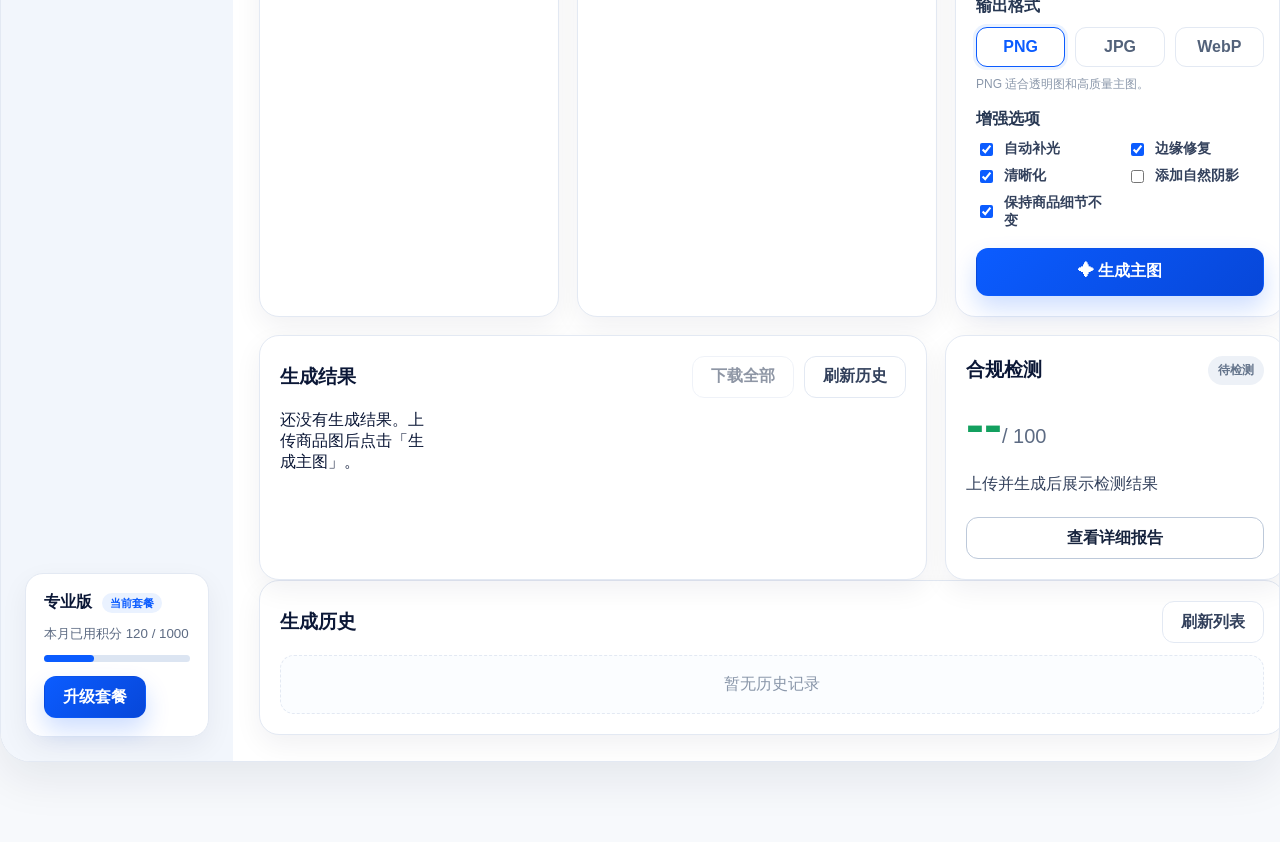
==== commit 31220857: "feat: add history list panel" ====
--- a/frontend/index.html
+++ b/frontend/index.html
@@ -14,6 +14,7 @@
     .size-input:focus{outline:0;border-color:var(--blue);box-shadow:0 0 0 3px #eaf2ff}.modal-hint{margin:12px 0 0;color:var(--muted);font-size:13px;line-height:1.55}.modal-error{min-height:20px;margin:10px 0 0;color:var(--orange);font-size:13px;font-weight:850}.modal-actions{display:flex;justify-content:flex-end;gap:10px;margin-top:20px}
     .custom-color-row{margin-top:10px;border:1px solid var(--line);border-radius:14px;background:#f8fbff;padding:12px;display:grid;grid-template-columns:auto 1fr;align-items:center;gap:12px}.custom-color-row[hidden]{display:none}.custom-color-row input[type="color"]{width:44px;height:38px;border:0;background:transparent;padding:0}.custom-color-row b{display:block;color:#273752;font-size:13px}.custom-color-row small{display:block;color:var(--muted);margin-top:3px}.color-value{font-family:ui-monospace,SFMono-Regular,Menlo,Monaco,Consolas,monospace;color:var(--blue);font-weight:950}
     .format-options{display:grid;grid-template-columns:repeat(3,1fr);gap:10px}.format-options button{height:40px;border:1px solid var(--line);background:#fff;border-radius:11px;color:#53627a;font-weight:850}.format-options button.active{border-color:var(--blue);color:var(--blue);box-shadow:0 0 0 3px #eaf2ff}.format-options button:disabled{opacity:.55;cursor:not-allowed}.format-hint{margin:8px 0 0;color:var(--muted);font-size:12px;line-height:1.5}.result-toolbar{display:flex;align-items:center;gap:10px;flex-wrap:wrap}.result-toolbar button:disabled{opacity:.55;cursor:not-allowed}
+    .history-list{display:grid;gap:10px}.history-item{width:100%;border:1px solid var(--line);background:#fff;border-radius:14px;padding:10px;display:grid;grid-template-columns:64px 1fr auto;gap:12px;align-items:center;text-align:left;color:var(--navy)}.history-item:hover,.history-item.active{border-color:var(--blue);box-shadow:0 0 0 3px #eaf2ff}.history-thumb{width:64px;height:64px;border-radius:12px;border:1px solid var(--line);background:#f7f9fc;display:grid;place-items:center;overflow:hidden;color:var(--muted);font-size:12px}.history-thumb img{width:100%;height:100%;object-fit:cover}.history-main b{display:block;margin-bottom:5px}.history-main small{display:block;color:var(--muted);line-height:1.45}.history-meta{display:flex;align-items:flex-end;gap:8px;flex-direction:column}.status-pill{border-radius:999px;padding:5px 9px;font-size:12px;font-weight:950;background:#edf1f7;color:#637087}.status-pill.success{background:#e9f8f0;color:var(--green)}.status-pill.failed{background:#fff2e9;color:var(--orange)}.history-score{font-weight:950;color:var(--blue)}.history-error{margin-top:5px;color:var(--orange)!important}.history-empty{border:1px dashed var(--line);border-radius:14px;padding:18px;color:var(--muted);text-align:center;background:#fbfdff}
   </style>
 </head>
 <body>
@@ -53,6 +54,7 @@
           </section>
         </div>
         <div class="result-layout"><section class="card panel"><div class="panel-head"><h3>生成结果</h3><div class="result-toolbar"><button class="ghost-btn" id="downloadAllBtn" type="button" disabled>下载全部</button><button class="ghost-btn" id="refreshHistoryBtn" type="button">刷新历史</button></div></div><div class="result-grid" id="resultGrid"></div></section><section class="card panel compliance-card" id="complianceCard"><div class="panel-head"><h3>合规检测</h3><span class="pass-pill">待检测</span></div><div class="score"><strong id="scoreText">--</strong><span>/ 100</span></div><ul id="complianceList"><li>上传并生成后展示检测结果</li></ul><button class="secondary-btn full" type="button">查看详细报告</button></section></div>
+        <section class="card panel history-panel"><div class="panel-head"><h3>生成历史</h3><button class="ghost-btn" id="refreshHistoryListBtn" type="button">刷新列表</button></div><div class="history-list" id="historyList"><div class="history-empty">暂无历史记录</div></div></section>
       </section>
     </section>
   </main>
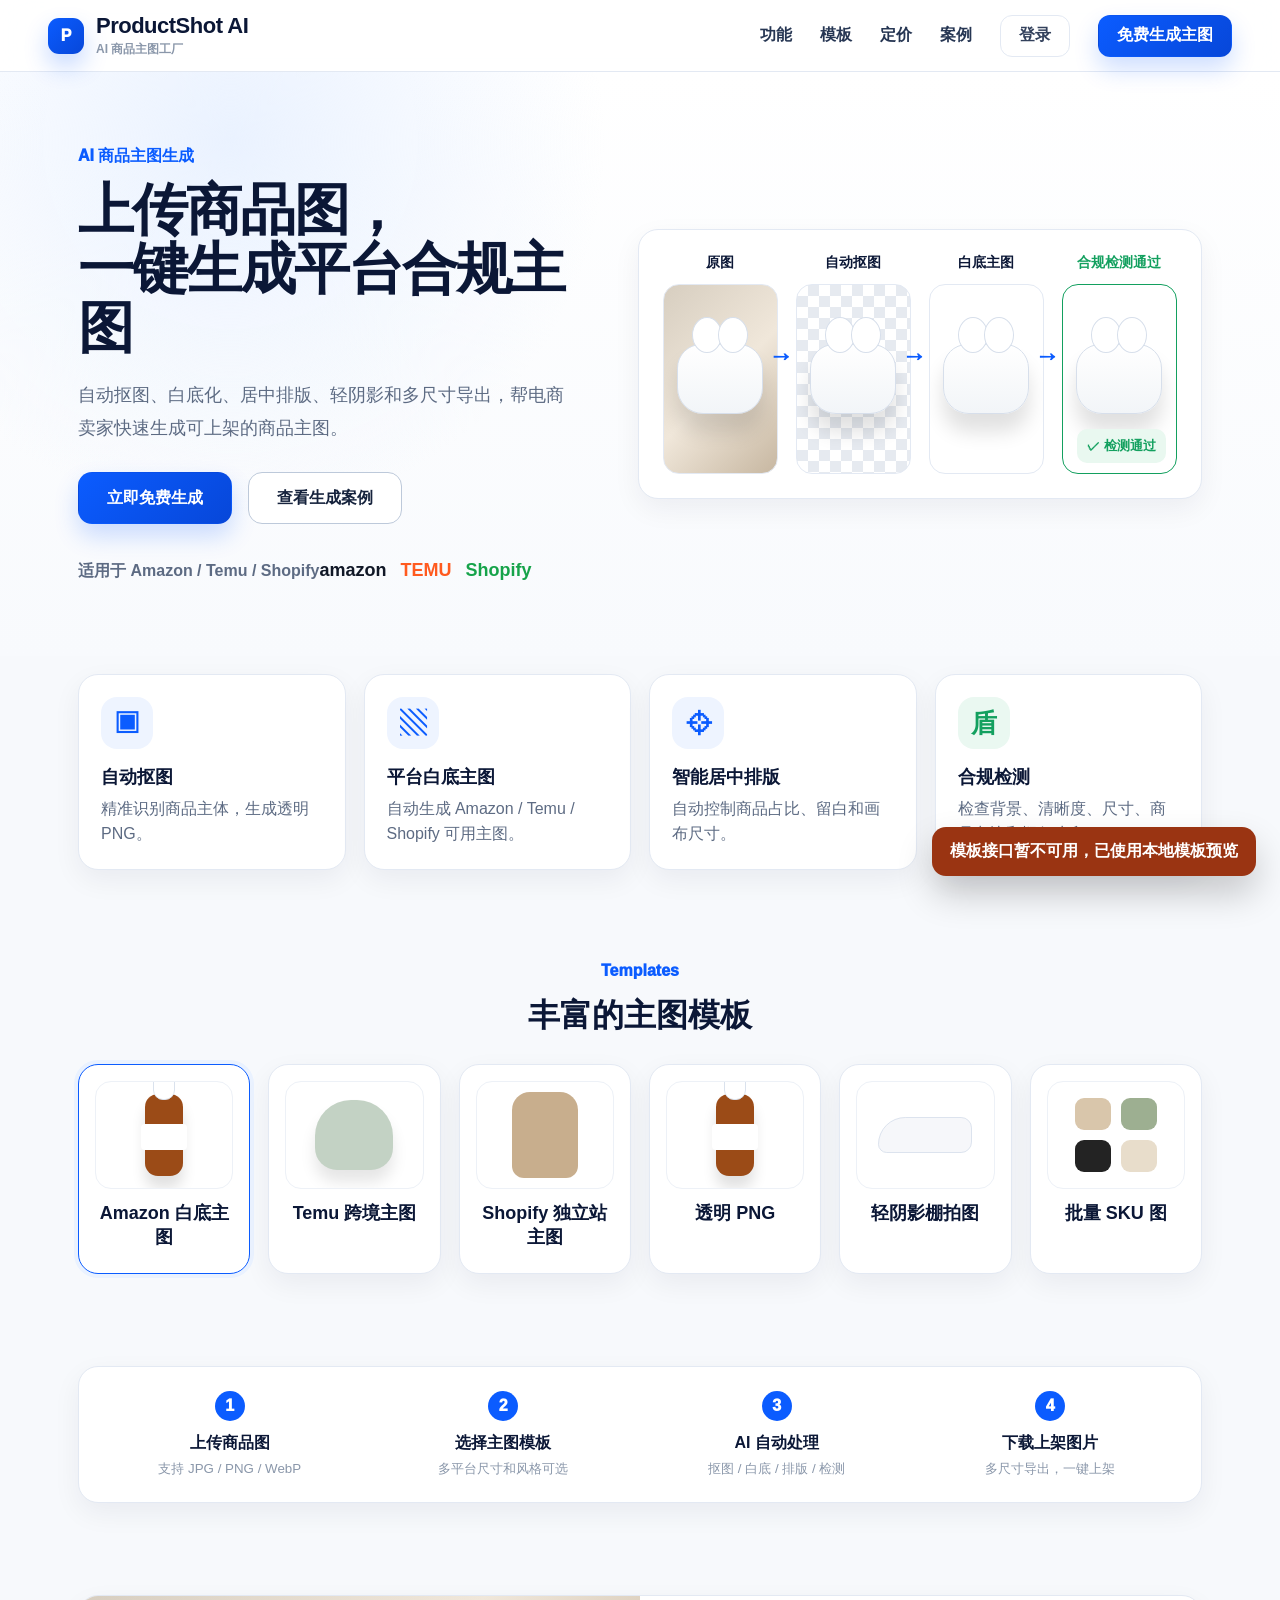
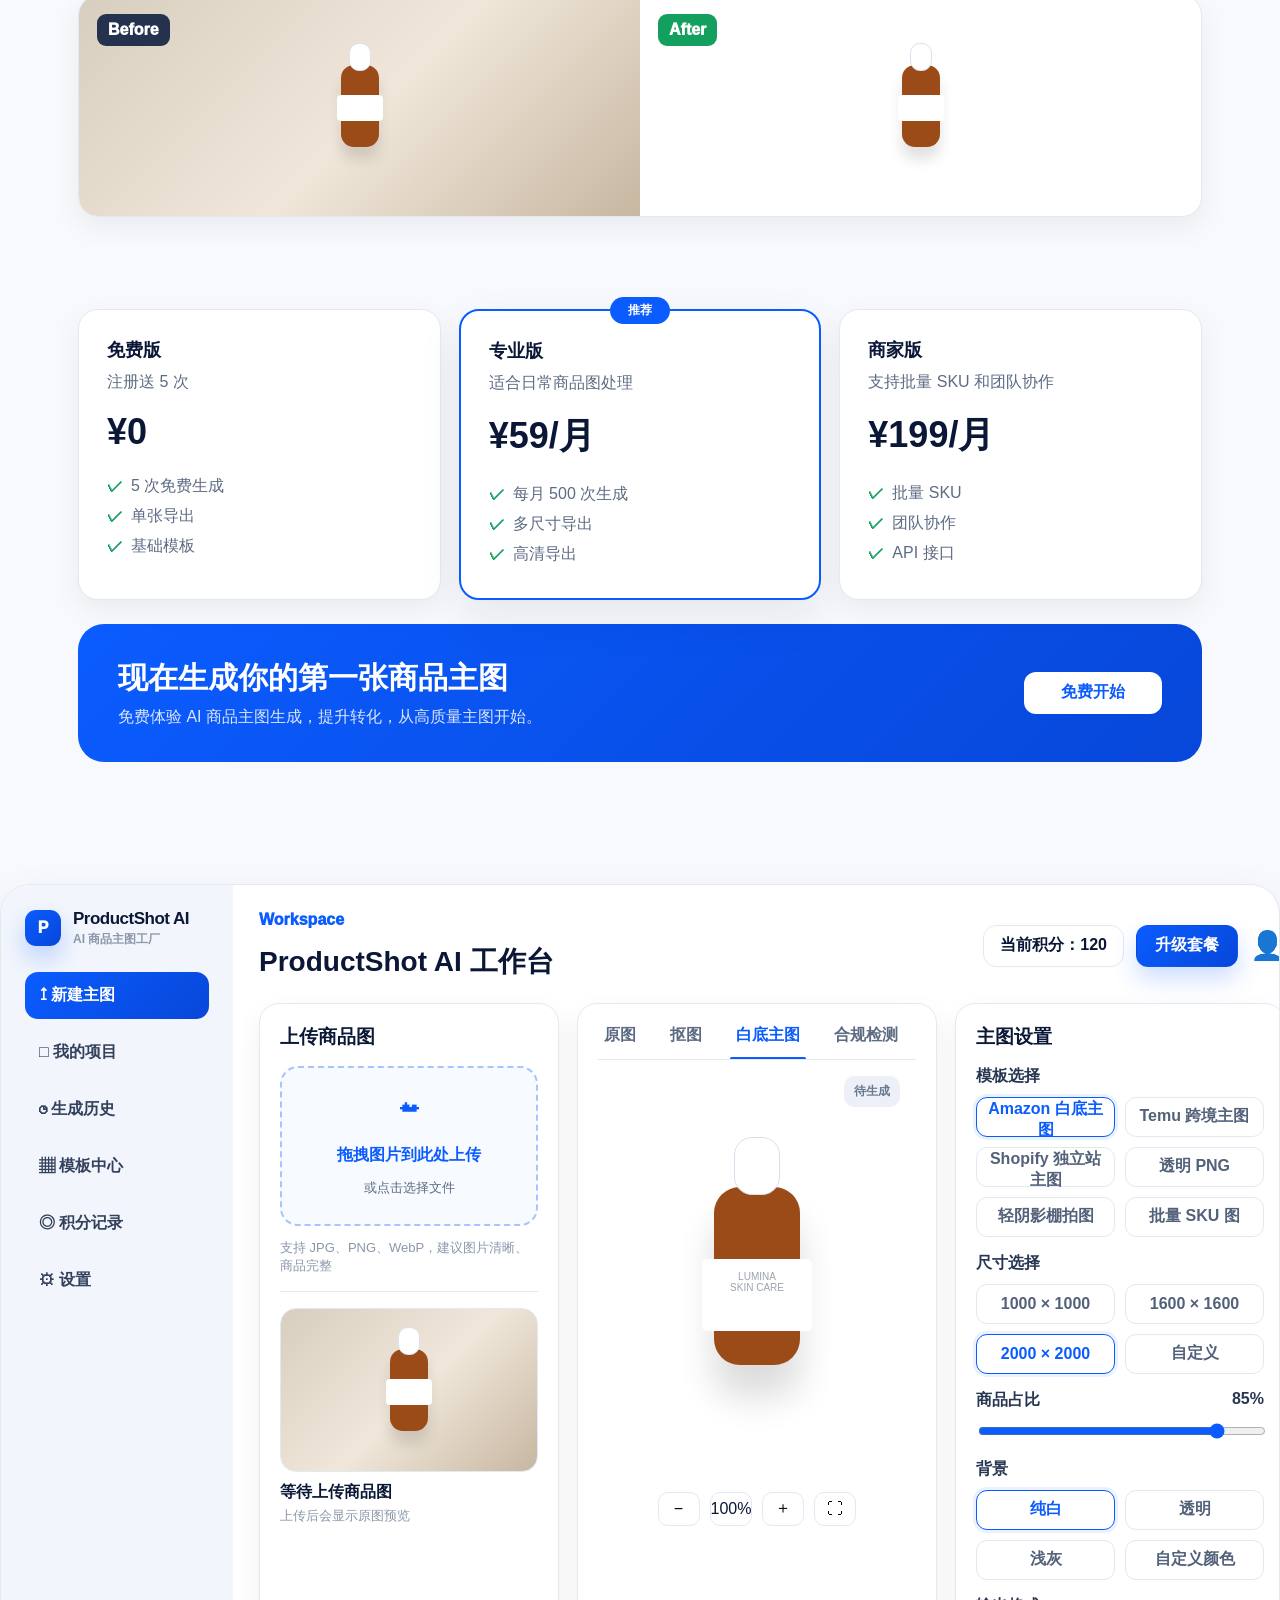
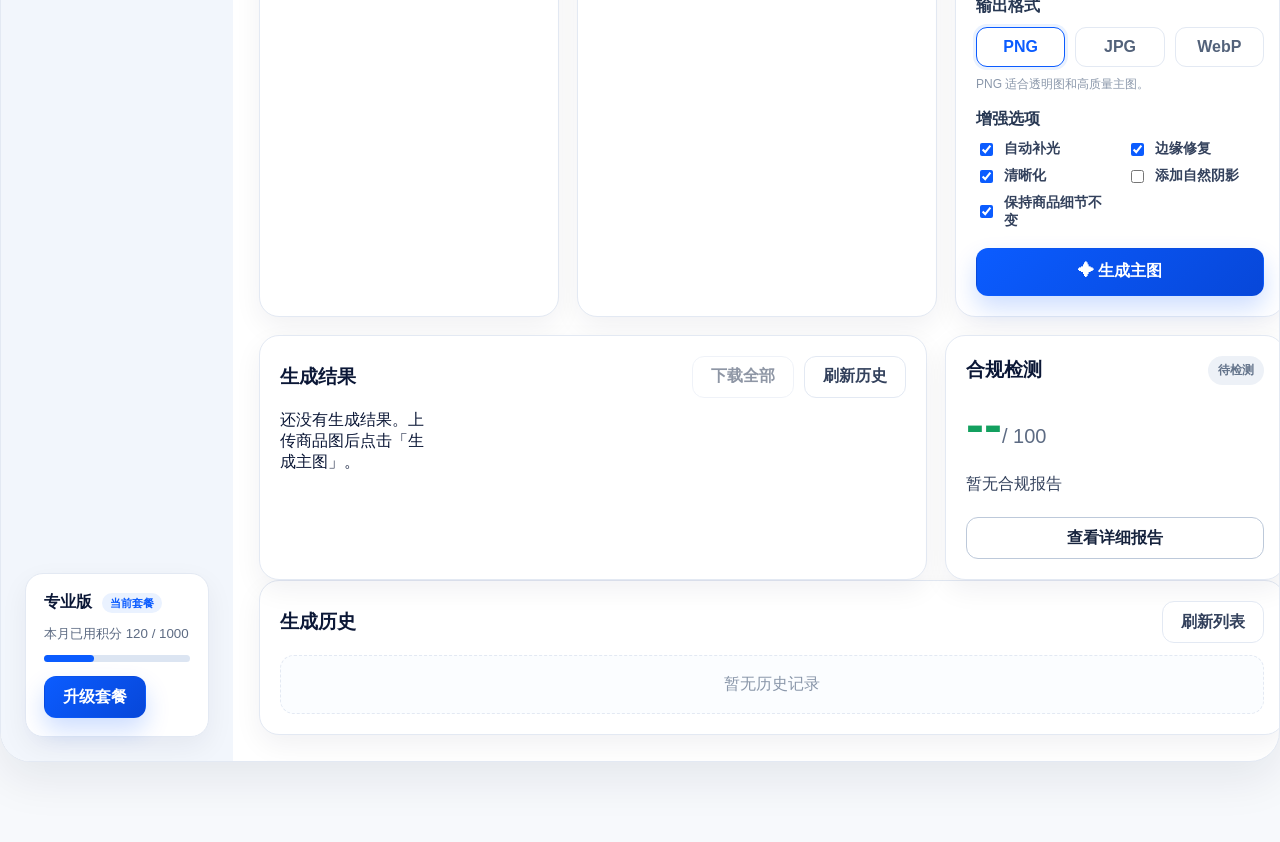
==== commit dc56e384: "frontend: load async polling adapter" ====
--- a/frontend/index.html
+++ b/frontend/index.html
@@ -60,6 +60,6 @@
   </main>
 
   <div class="modal-overlay" id="customSizeModal" hidden><div class="modal-card" role="dialog" aria-modal="true" aria-labelledby="customSizeTitle"><div class="modal-head"><div><h3 id="customSizeTitle">自定义导出尺寸</h3><p>输入主图画布宽高，范围 512 到 4096 像素。</p></div><button class="modal-close" id="closeCustomSizeBtn" type="button" aria-label="关闭">×</button></div><div class="size-form-grid"><div><span class="field-label">宽度 px</span><input class="size-input" id="customWidthInput" type="number" min="512" max="4096" step="1" inputmode="numeric" /></div><div><span class="field-label">高度 px</span><input class="size-input" id="customHeightInput" type="number" min="512" max="4096" step="1" inputmode="numeric" /></div></div><p class="modal-hint">建议常用：1000×1000、1600×1600、2000×2000。移动端商品流可用 1600×2000。</p><div class="modal-error" id="customSizeError"></div><div class="modal-actions"><button class="ghost-btn" id="cancelCustomSizeBtn" type="button">取消</button><button class="primary-btn" id="applyCustomSizeBtn" type="button">使用这个尺寸</button></div></div></div>
-  <div class="mobile-action"><button class="primary-btn" id="mobileGenerateBtn" type="button">✦ 生成主图</button></div><script src="./app.js"></script>
+  <div class="mobile-action"><button class="primary-btn" id="mobileGenerateBtn" type="button">✦ 生成主图</button></div><script src="./app.js"></script><script src="./async-polling.js"></script>
 </body>
-</html>+</html>
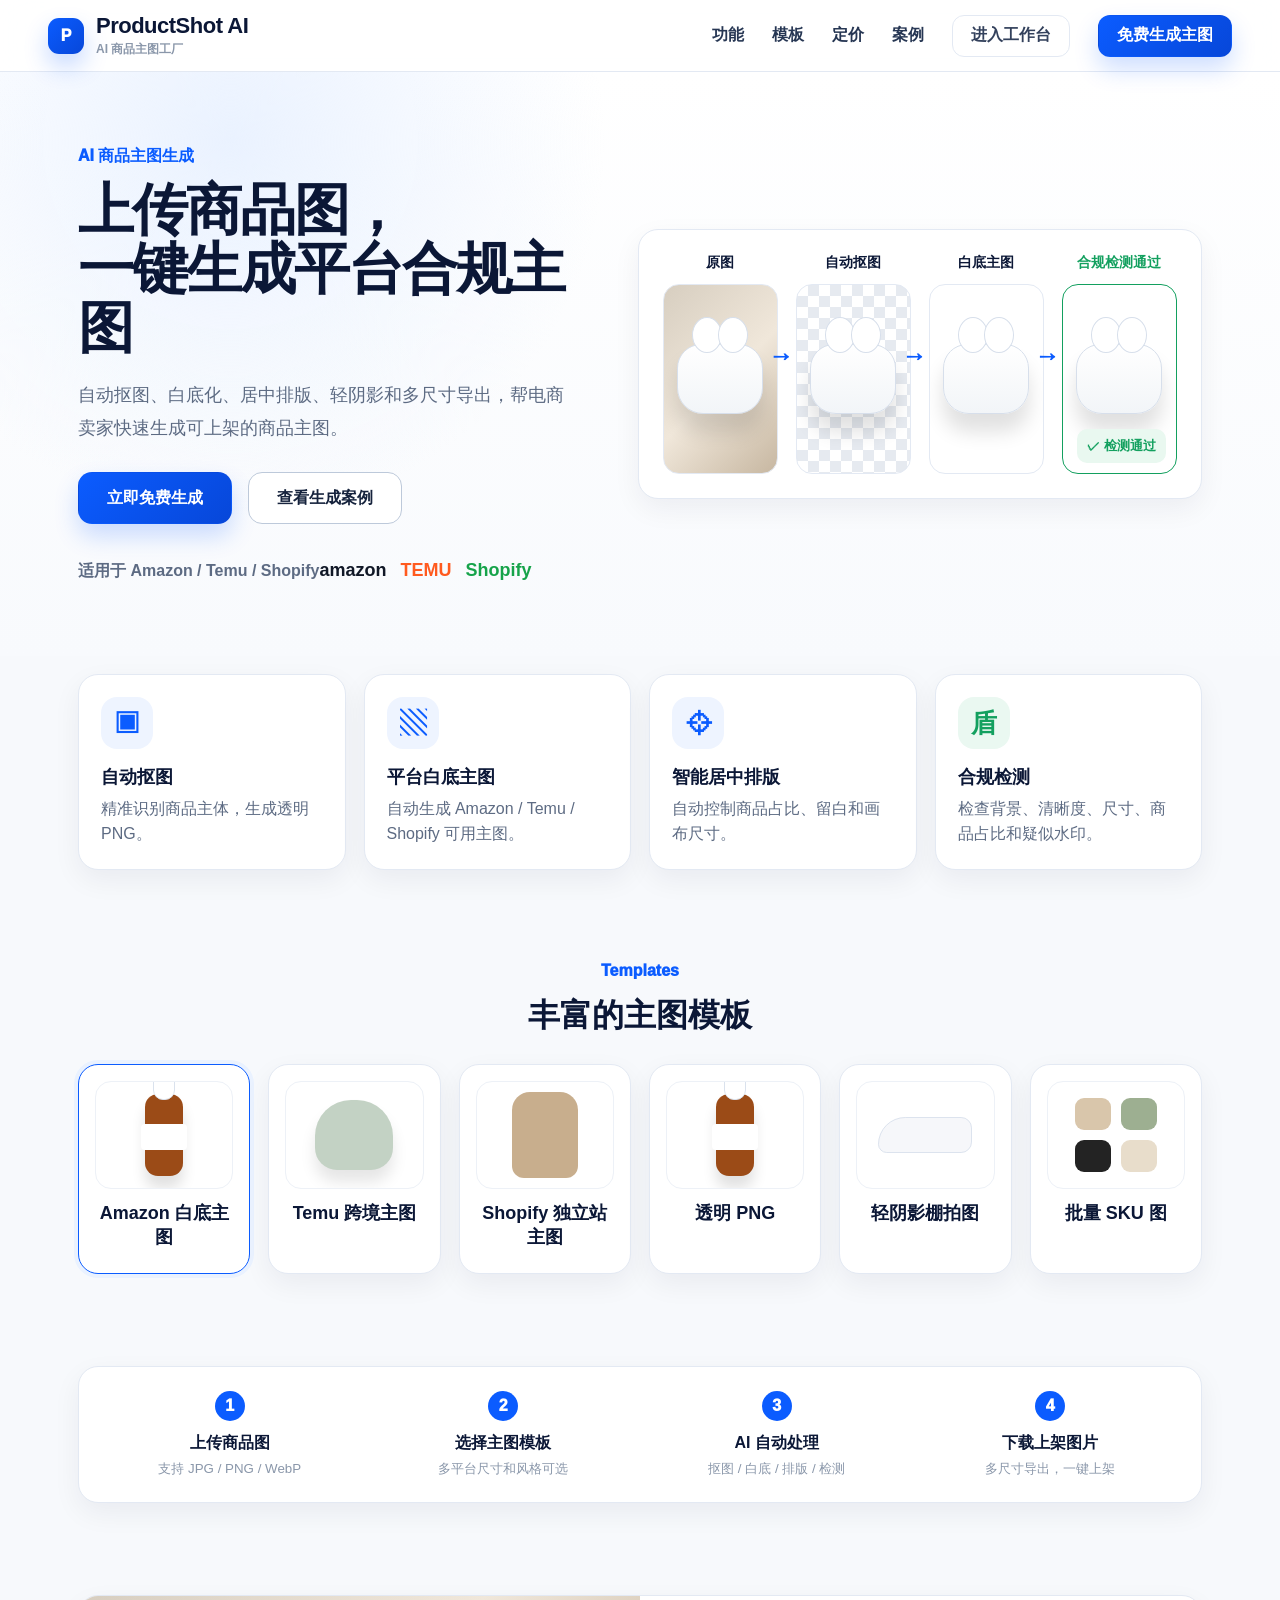
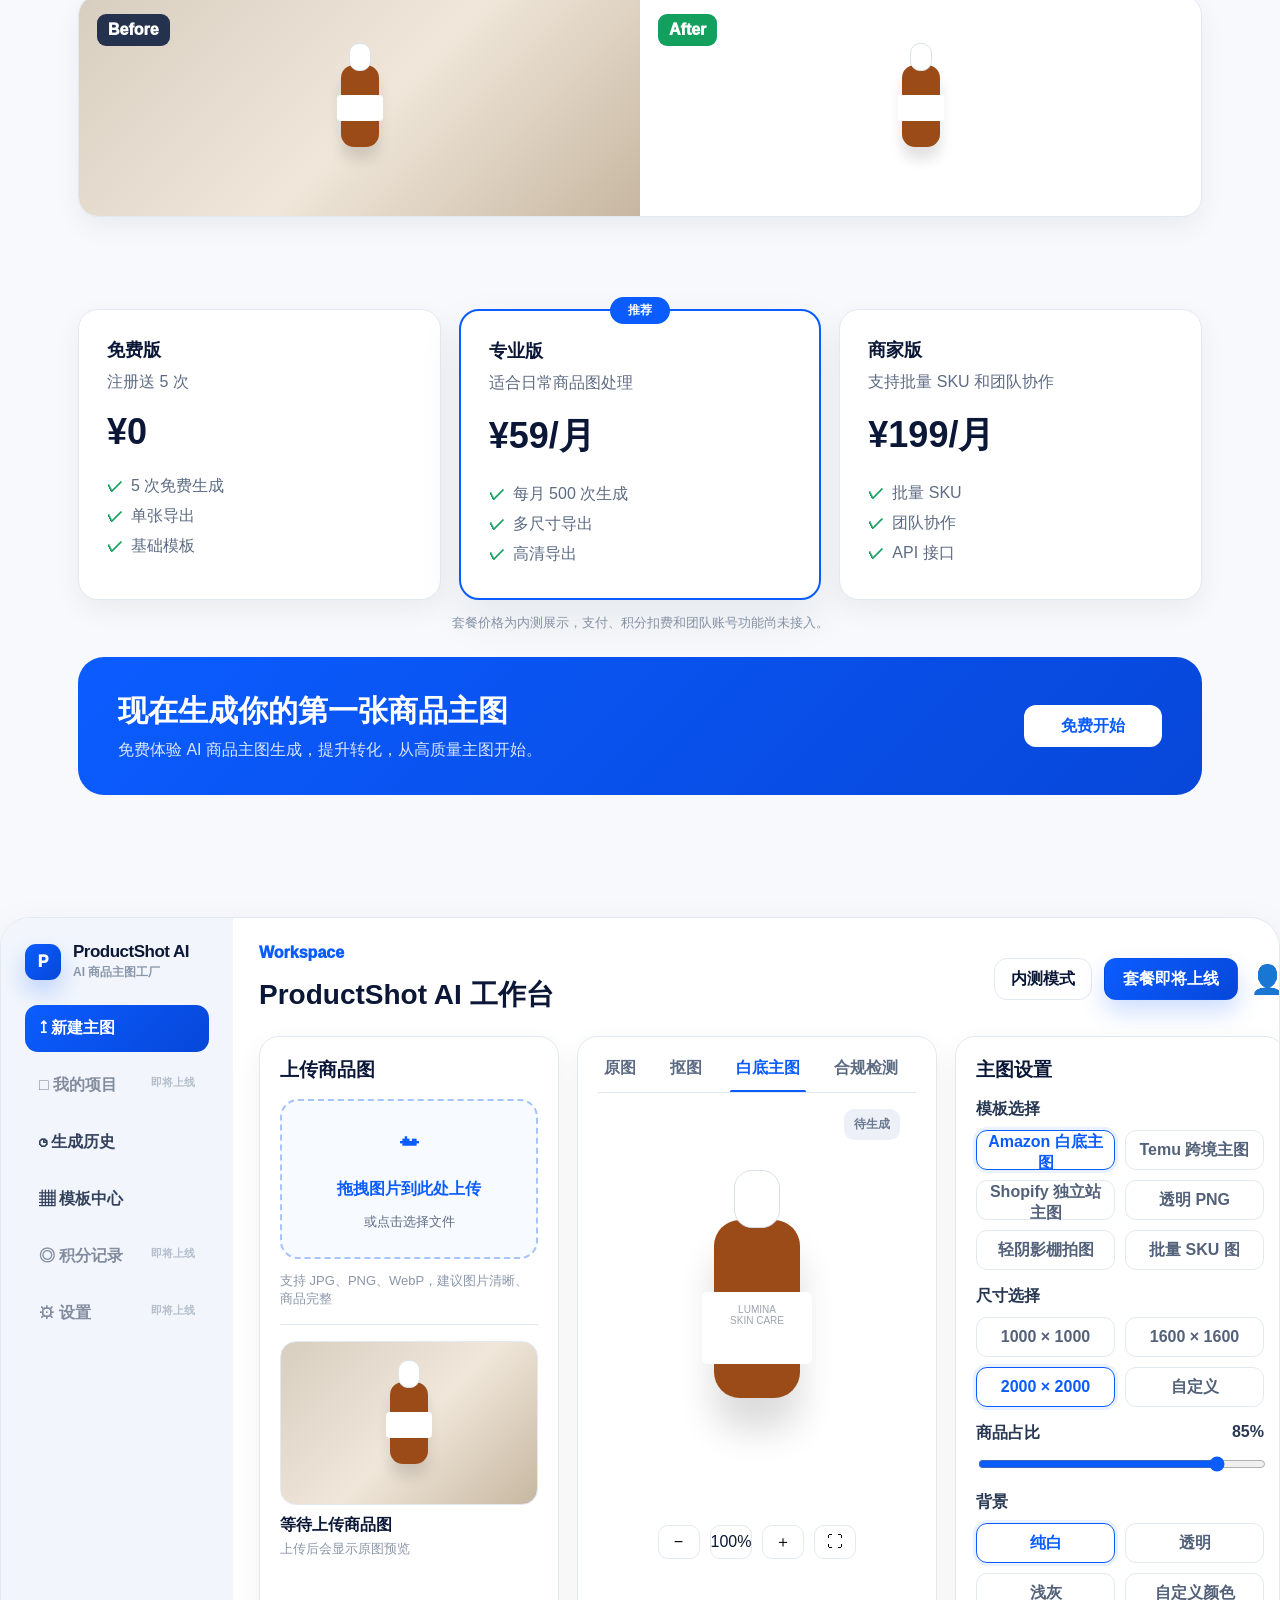
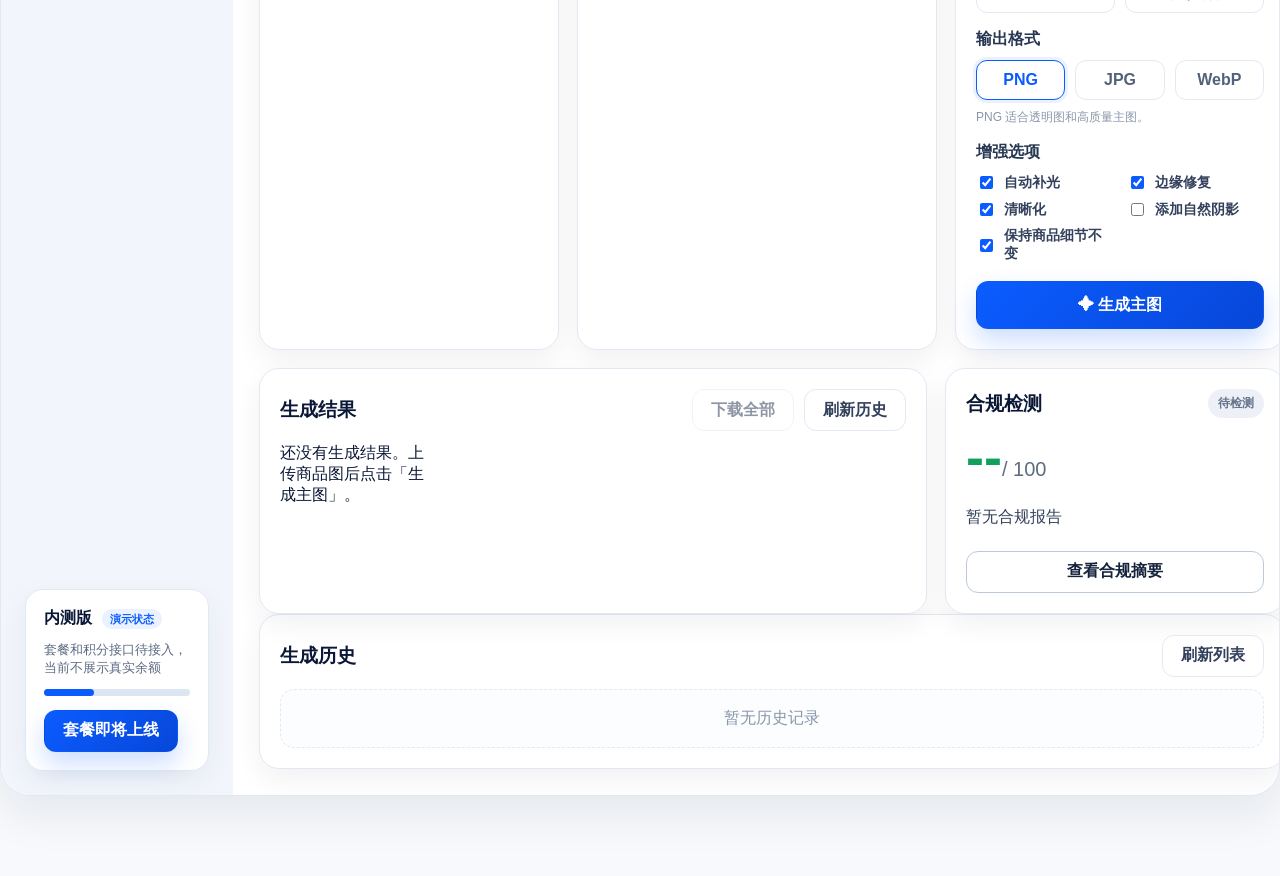
==== commit d4d2e911: "Load UI polish script in frontend" ====
--- a/frontend/index.html
+++ b/frontend/index.html
@@ -60,6 +60,6 @@
   </main>
 
   <div class="modal-overlay" id="customSizeModal" hidden><div class="modal-card" role="dialog" aria-modal="true" aria-labelledby="customSizeTitle"><div class="modal-head"><div><h3 id="customSizeTitle">自定义导出尺寸</h3><p>输入主图画布宽高，范围 512 到 4096 像素。</p></div><button class="modal-close" id="closeCustomSizeBtn" type="button" aria-label="关闭">×</button></div><div class="size-form-grid"><div><span class="field-label">宽度 px</span><input class="size-input" id="customWidthInput" type="number" min="512" max="4096" step="1" inputmode="numeric" /></div><div><span class="field-label">高度 px</span><input class="size-input" id="customHeightInput" type="number" min="512" max="4096" step="1" inputmode="numeric" /></div></div><p class="modal-hint">建议常用：1000×1000、1600×1600、2000×2000。移动端商品流可用 1600×2000。</p><div class="modal-error" id="customSizeError"></div><div class="modal-actions"><button class="ghost-btn" id="cancelCustomSizeBtn" type="button">取消</button><button class="primary-btn" id="applyCustomSizeBtn" type="button">使用这个尺寸</button></div></div></div>
-  <div class="mobile-action"><button class="primary-btn" id="mobileGenerateBtn" type="button">✦ 生成主图</button></div><script src="./app.js"></script><script src="./async-polling.js"></script>
+  <div class="mobile-action"><button class="primary-btn" id="mobileGenerateBtn" type="button">✦ 生成主图</button></div><script src="./app.js"></script><script src="./async-polling.js"></script><script src="./ui-polish.js"></script>
 </body>
 </html>
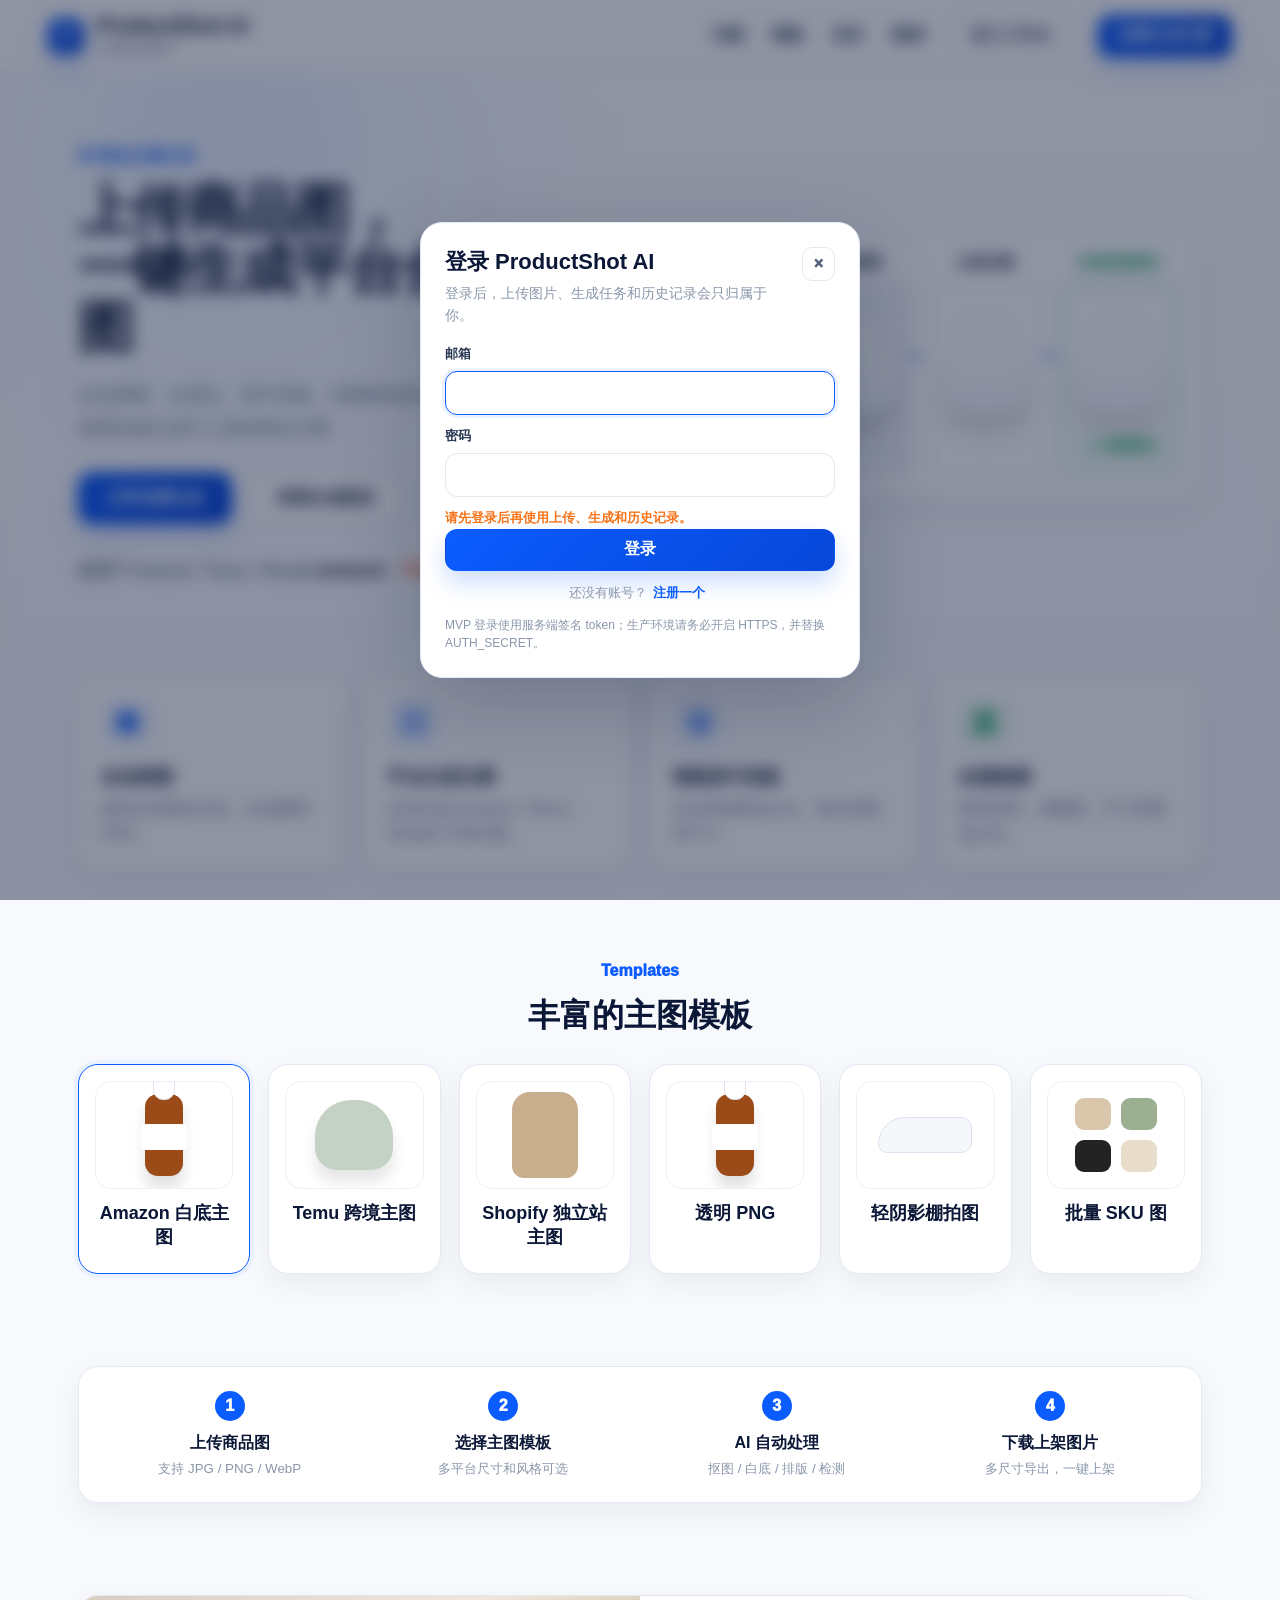
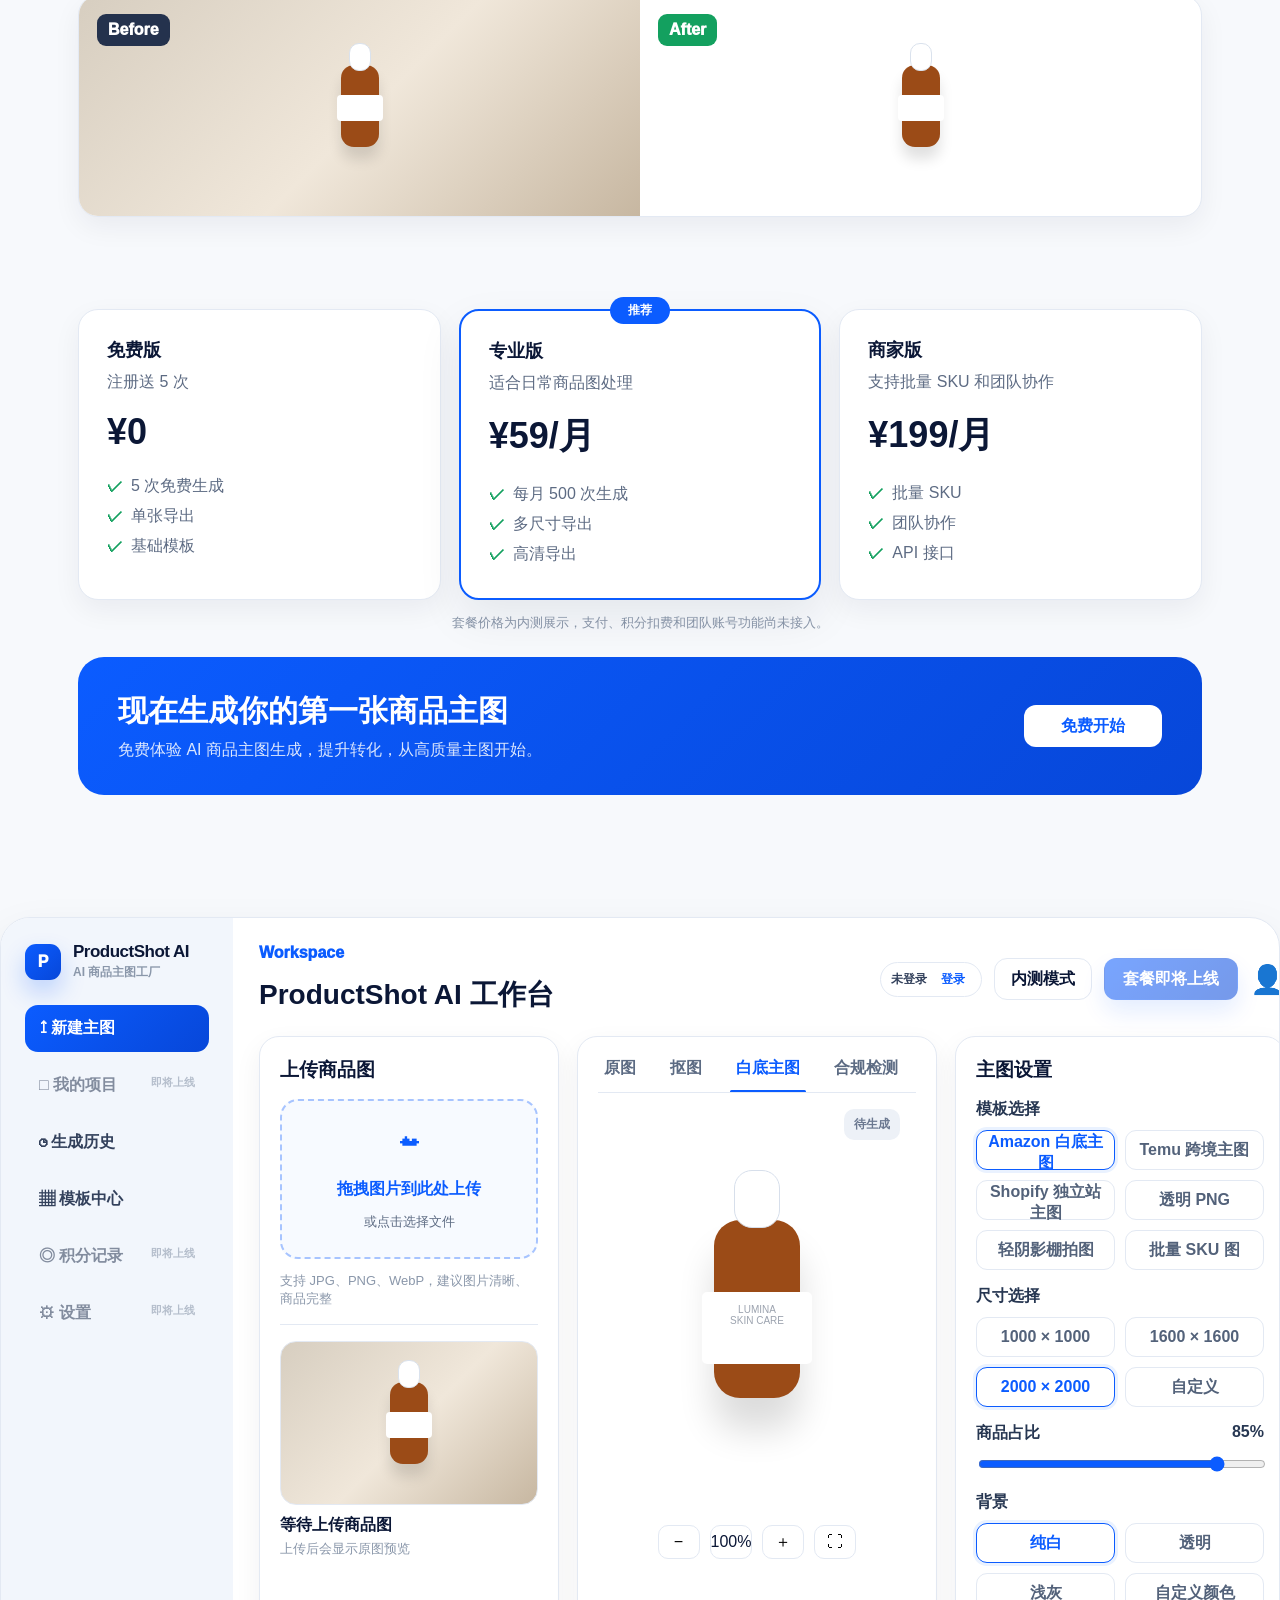
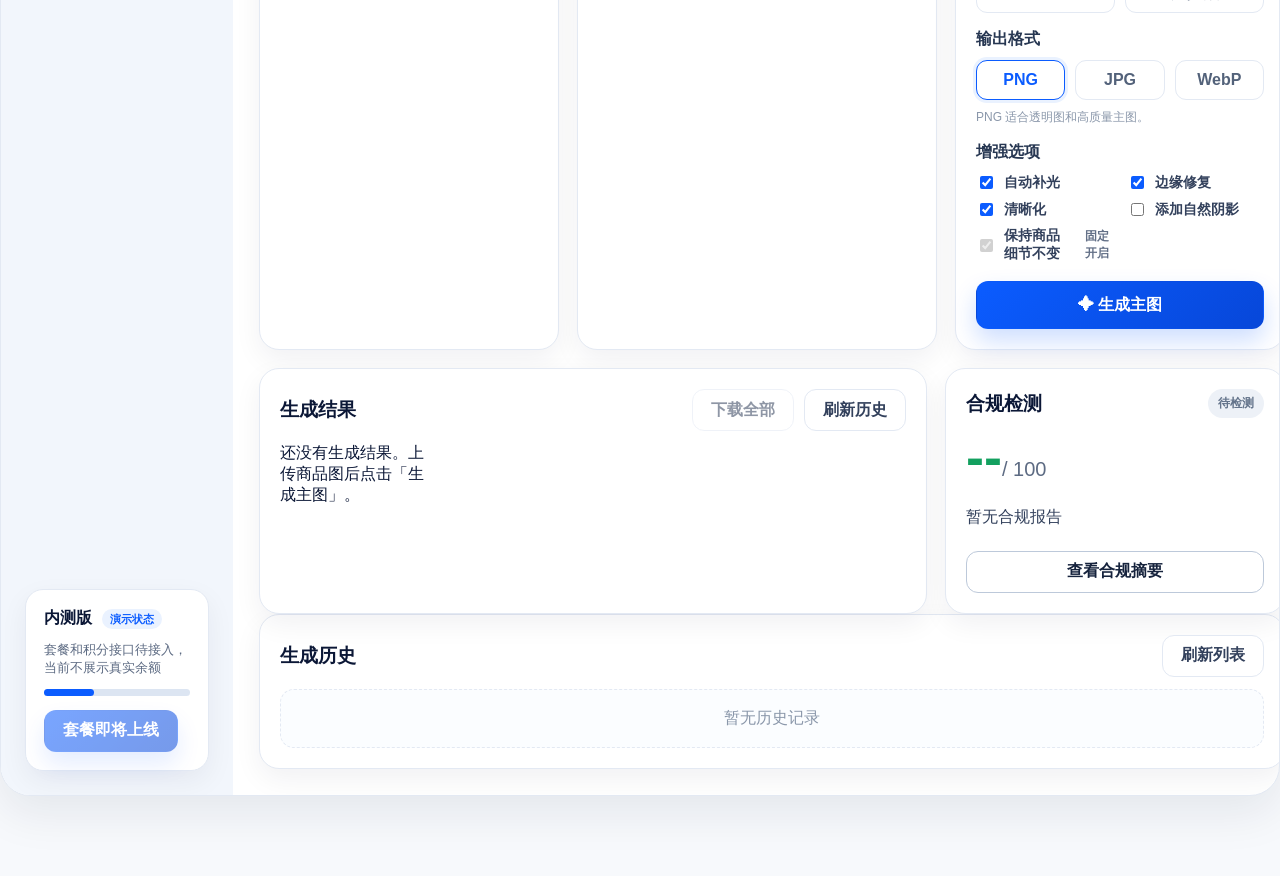
==== commit b744e23c: "feat: load auth wrapper before workspace scripts" ====
--- a/frontend/index.html
+++ b/frontend/index.html
@@ -30,7 +30,7 @@
       <div class="process-card card"><div class="process-grid"><div class="process-step"><b>原图</b><div class="product-stage messy-bg"><div class="earbuds"></div></div></div><div class="process-step"><b>自动抠图</b><div class="product-stage checker-bg"><div class="earbuds"></div></div></div><div class="process-step"><b>白底主图</b><div class="product-stage"><div class="earbuds"></div></div></div><div class="process-step passed"><b>合规检测通过</b><div class="product-stage pass-border"><div class="earbuds"></div><span class="pass-badge">✓ 检测通过</span></div></div></div></div>
     </section>
 
-    <section id="features" class="section-shell compact"><div class="feature-grid"><article class="card feature-card"><span class="feature-icon">▣</span><h3>自动抠图</h3><p>精准识别商品主体，生成透明 PNG。</p></article><article class="card feature-card"><span class="feature-icon">▧</span><h3>平台白底主图</h3><p>自动生成 Amazon / Temu / Shopify 可用主图。</p></article><article class="card feature-card"><span class="feature-icon">⌖</span><h3>智能居中排版</h3><p>自动控制商品占比、留白和画布尺寸。</p></article><article class="card feature-card"><span class="feature-icon success">盾</span><h3>合规检测</h3><p>检查背景、清晰度、尺寸、商品占比和疑似水印。</p></article></div></section>
+    <section id="features" class="section-shell compact"><div class="feature-grid"><article class="card feature-card"><span class="feature-icon">▣</span><h3>自动抠图</h3><p>精准识别商品主体，生成透明 PNG。</p></article><article class="card feature-card"><span class="feature-icon">▧</span><h3>平台白底主图</h3><p>自动生成 Amazon / Temu / Shopify 可用主图。</p></article><article class="card feature-card"><span class="feature-icon">⌖</span><h3>智能居中排版</h3><p>自动控制商品占比、留白和画布尺寸。</p></article><article class="card feature-card"><span class="feature-icon success">盾</span><h3>合规检测</h3><p>检查背景、清晰度、尺寸和商品占比。</p></article></div></section>
     <section id="templates" class="section-shell compact"><div class="section-head"><p class="eyebrow">Templates</p><h2>丰富的主图模板</h2></div><div class="template-grid" id="landingTemplates"></div></section>
     <section class="section-shell compact"><div class="workflow card"><div class="workflow-step"><span>1</span><b>上传商品图</b><small>支持 JPG / PNG / WebP</small></div><div class="workflow-step"><span>2</span><b>选择主图模板</b><small>多平台尺寸和风格可选</small></div><div class="workflow-step"><span>3</span><b>AI 自动处理</b><small>抠图 / 白底 / 排版 / 检测</small></div><div class="workflow-step"><span>4</span><b>下载上架图片</b><small>多尺寸导出，一键上架</small></div></div></section>
     <section id="cases" class="section-shell compact"><div class="compare card"><div class="compare-before messy-bg"><span>Before</span><div class="bottle"></div></div><div class="compare-after"><span>After</span><div class="bottle"></div></div></div></section>
@@ -60,6 +60,7 @@
   </main>
 
   <div class="modal-overlay" id="customSizeModal" hidden><div class="modal-card" role="dialog" aria-modal="true" aria-labelledby="customSizeTitle"><div class="modal-head"><div><h3 id="customSizeTitle">自定义导出尺寸</h3><p>输入主图画布宽高，范围 512 到 4096 像素。</p></div><button class="modal-close" id="closeCustomSizeBtn" type="button" aria-label="关闭">×</button></div><div class="size-form-grid"><div><span class="field-label">宽度 px</span><input class="size-input" id="customWidthInput" type="number" min="512" max="4096" step="1" inputmode="numeric" /></div><div><span class="field-label">高度 px</span><input class="size-input" id="customHeightInput" type="number" min="512" max="4096" step="1" inputmode="numeric" /></div></div><p class="modal-hint">建议常用：1000×1000、1600×1600、2000×2000。移动端商品流可用 1600×2000。</p><div class="modal-error" id="customSizeError"></div><div class="modal-actions"><button class="ghost-btn" id="cancelCustomSizeBtn" type="button">取消</button><button class="primary-btn" id="applyCustomSizeBtn" type="button">使用这个尺寸</button></div></div></div>
-  <div class="mobile-action"><button class="primary-btn" id="mobileGenerateBtn" type="button">✦ 生成主图</button></div><script src="./app.js"></script><script src="./async-polling.js"></script><script src="./ui-polish.js"></script>
+  <div class="mobile-action"><button class="primary-btn" id="mobileGenerateBtn" type="button">✦ 生成主图</button></div>
+  <script src="./auth.js"></script><script src="./app.js"></script><script src="./async-polling.js"></script><script src="./ui-polish.js"></script>
 </body>
 </html>
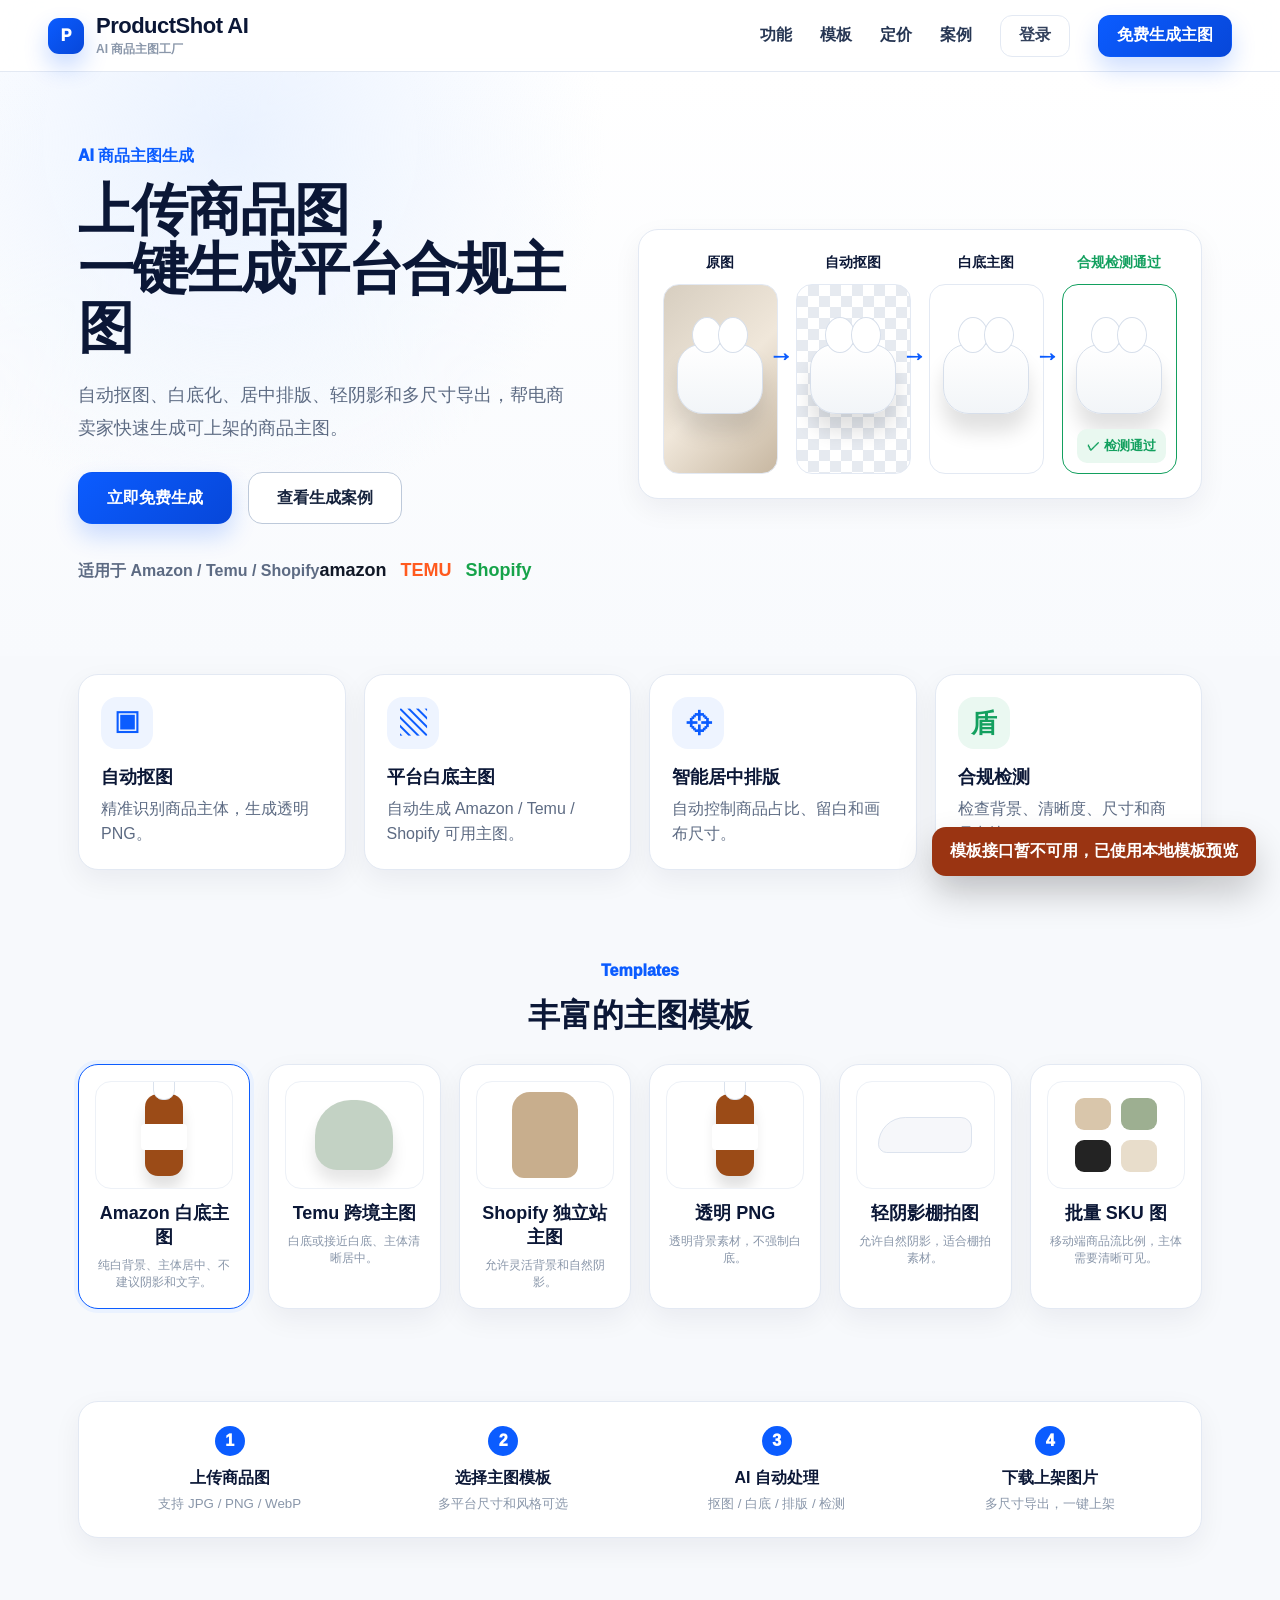
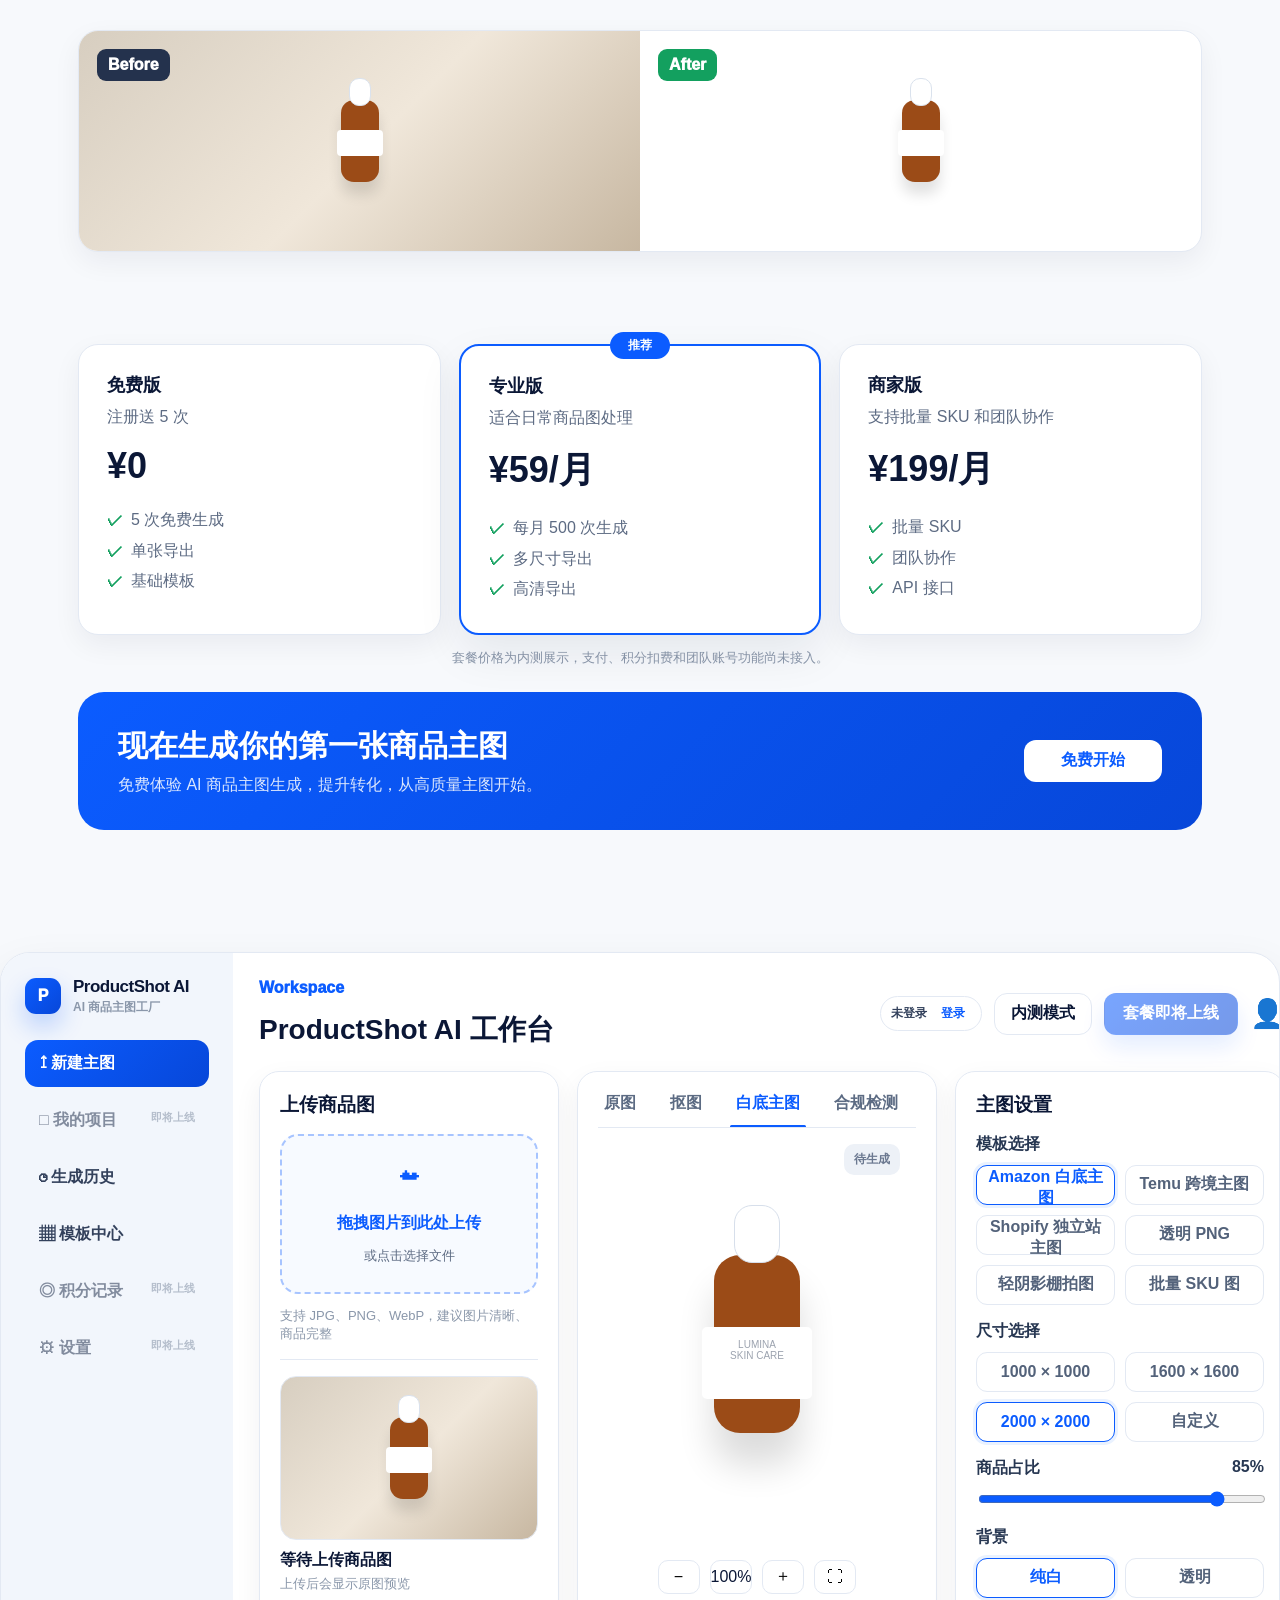
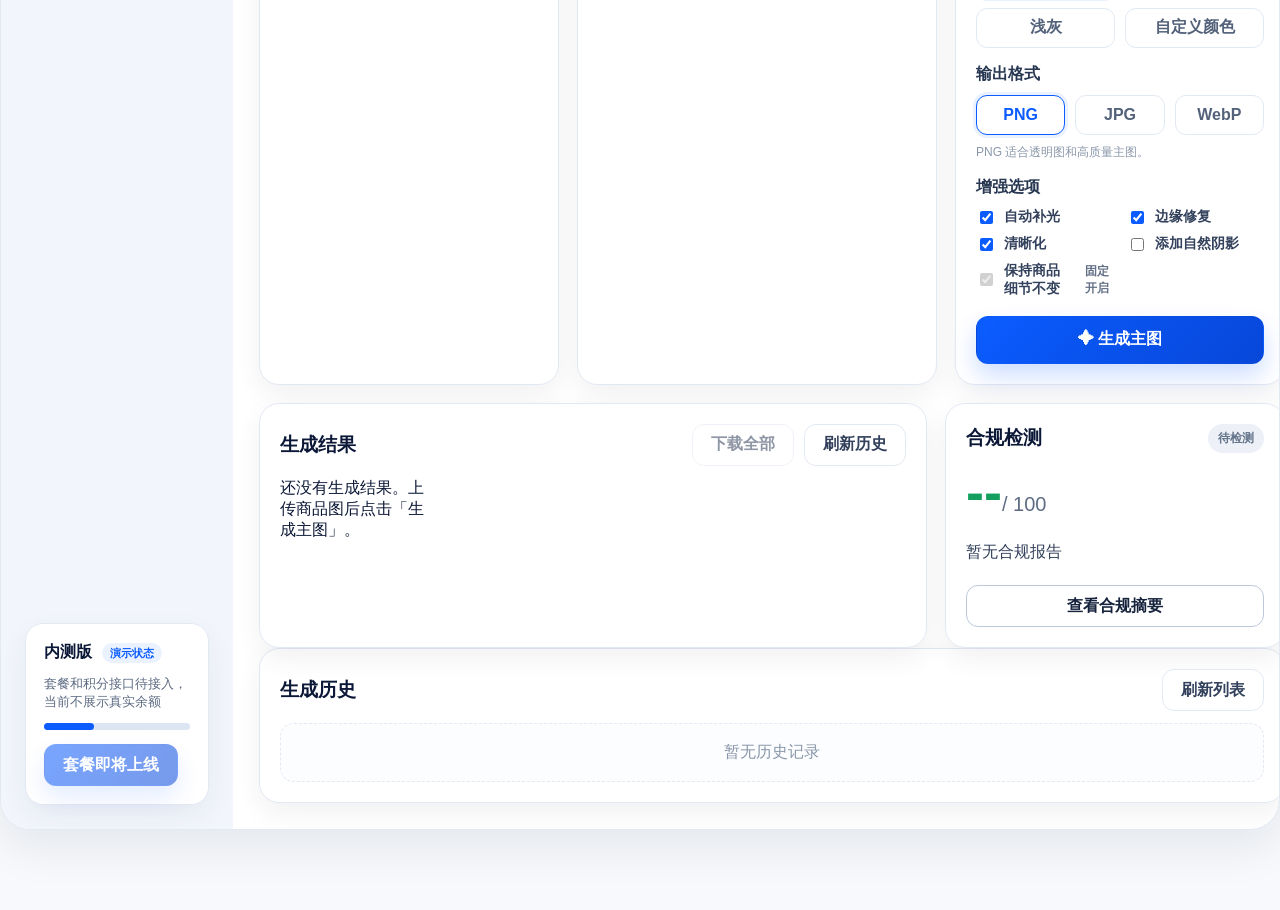
==== commit 9d56bd0d: "add phase one compliance rules" ====
--- a/frontend/index.html
+++ b/frontend/index.html
@@ -14,6 +14,7 @@
     .size-input:focus{outline:0;border-color:var(--blue);box-shadow:0 0 0 3px #eaf2ff}.modal-hint{margin:12px 0 0;color:var(--muted);font-size:13px;line-height:1.55}.modal-error{min-height:20px;margin:10px 0 0;color:var(--orange);font-size:13px;font-weight:850}.modal-actions{display:flex;justify-content:flex-end;gap:10px;margin-top:20px}
     .custom-color-row{margin-top:10px;border:1px solid var(--line);border-radius:14px;background:#f8fbff;padding:12px;display:grid;grid-template-columns:auto 1fr;align-items:center;gap:12px}.custom-color-row[hidden]{display:none}.custom-color-row input[type="color"]{width:44px;height:38px;border:0;background:transparent;padding:0}.custom-color-row b{display:block;color:#273752;font-size:13px}.custom-color-row small{display:block;color:var(--muted);margin-top:3px}.color-value{font-family:ui-monospace,SFMono-Regular,Menlo,Monaco,Consolas,monospace;color:var(--blue);font-weight:950}
     .format-options{display:grid;grid-template-columns:repeat(3,1fr);gap:10px}.format-options button{height:40px;border:1px solid var(--line);background:#fff;border-radius:11px;color:#53627a;font-weight:850}.format-options button.active{border-color:var(--blue);color:var(--blue);box-shadow:0 0 0 3px #eaf2ff}.format-options button:disabled{opacity:.55;cursor:not-allowed}.format-hint{margin:8px 0 0;color:var(--muted);font-size:12px;line-height:1.5}.result-toolbar{display:flex;align-items:center;gap:10px;flex-wrap:wrap}.result-toolbar button:disabled{opacity:.55;cursor:not-allowed}
+    .template-card p{margin:6px 0 0;color:var(--muted);font-size:12px;line-height:1.45}
     .history-list{display:grid;gap:10px}.history-item{width:100%;border:1px solid var(--line);background:#fff;border-radius:14px;padding:10px;display:grid;grid-template-columns:64px 1fr auto;gap:12px;align-items:center;text-align:left;color:var(--navy)}.history-item:hover,.history-item.active{border-color:var(--blue);box-shadow:0 0 0 3px #eaf2ff}.history-thumb{width:64px;height:64px;border-radius:12px;border:1px solid var(--line);background:#f7f9fc;display:grid;place-items:center;overflow:hidden;color:var(--muted);font-size:12px}.history-thumb img{width:100%;height:100%;object-fit:cover}.history-main b{display:block;margin-bottom:5px}.history-main small{display:block;color:var(--muted);line-height:1.45}.history-meta{display:flex;align-items:flex-end;gap:8px;flex-direction:column}.status-pill{border-radius:999px;padding:5px 9px;font-size:12px;font-weight:950;background:#edf1f7;color:#637087}.status-pill.success{background:#e9f8f0;color:var(--green)}.status-pill.failed{background:#fff2e9;color:var(--orange)}.history-score{font-weight:950;color:var(--blue)}.history-error{margin-top:5px;color:var(--orange)!important}.history-empty{border:1px dashed var(--line);border-radius:14px;padding:18px;color:var(--muted);text-align:center;background:#fbfdff}
   </style>
 </head>
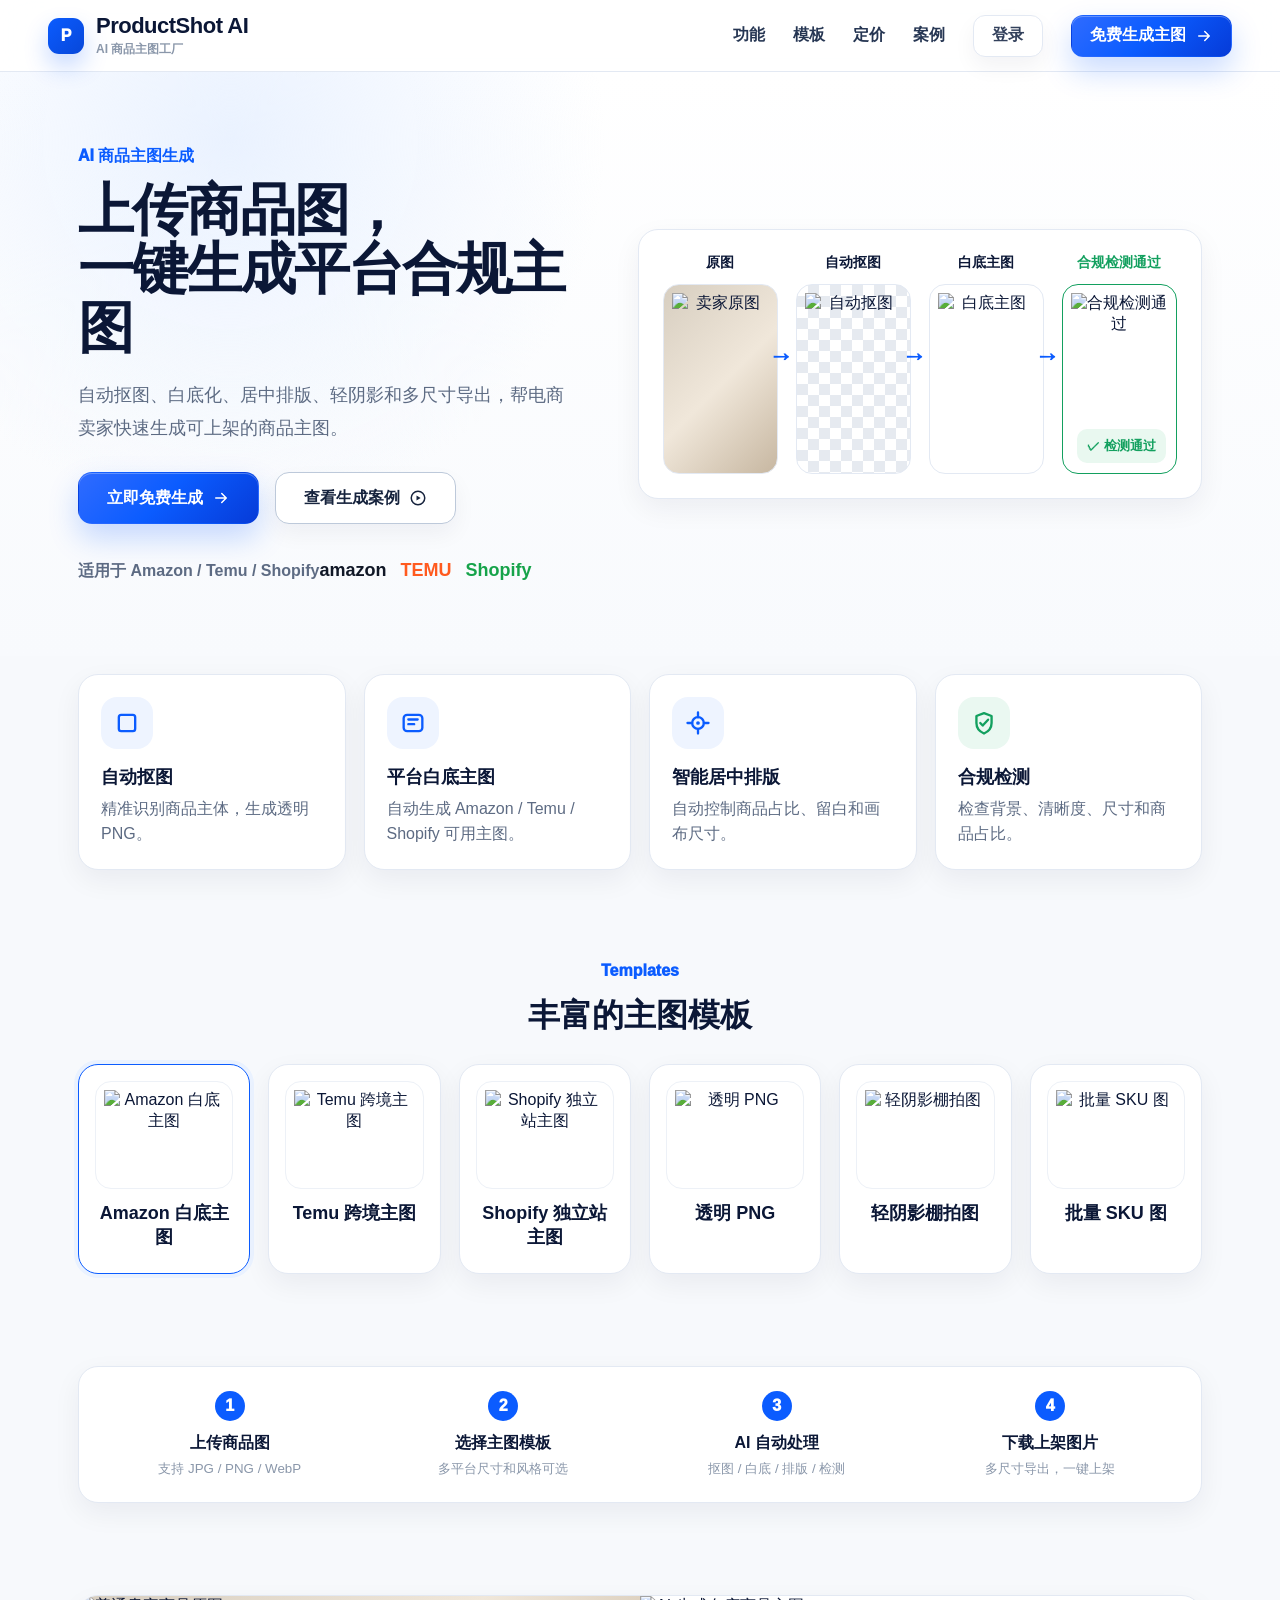
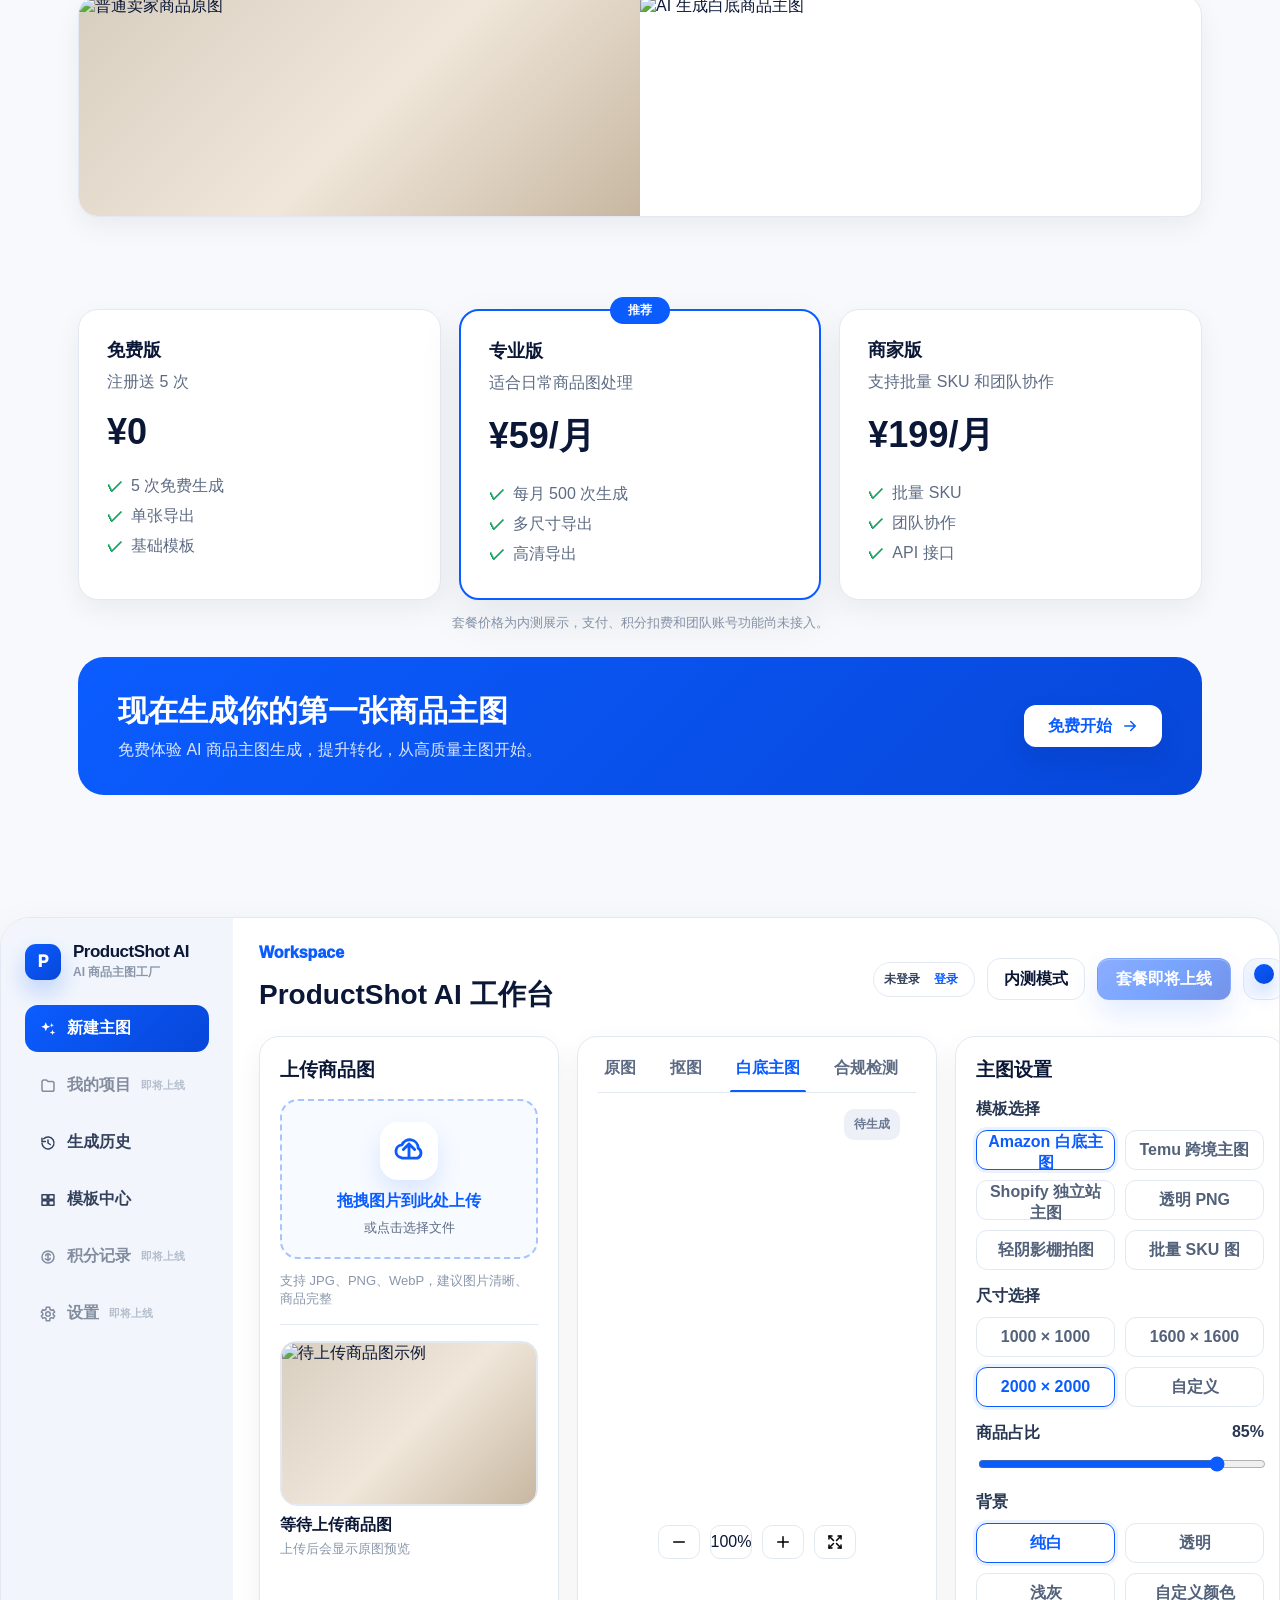
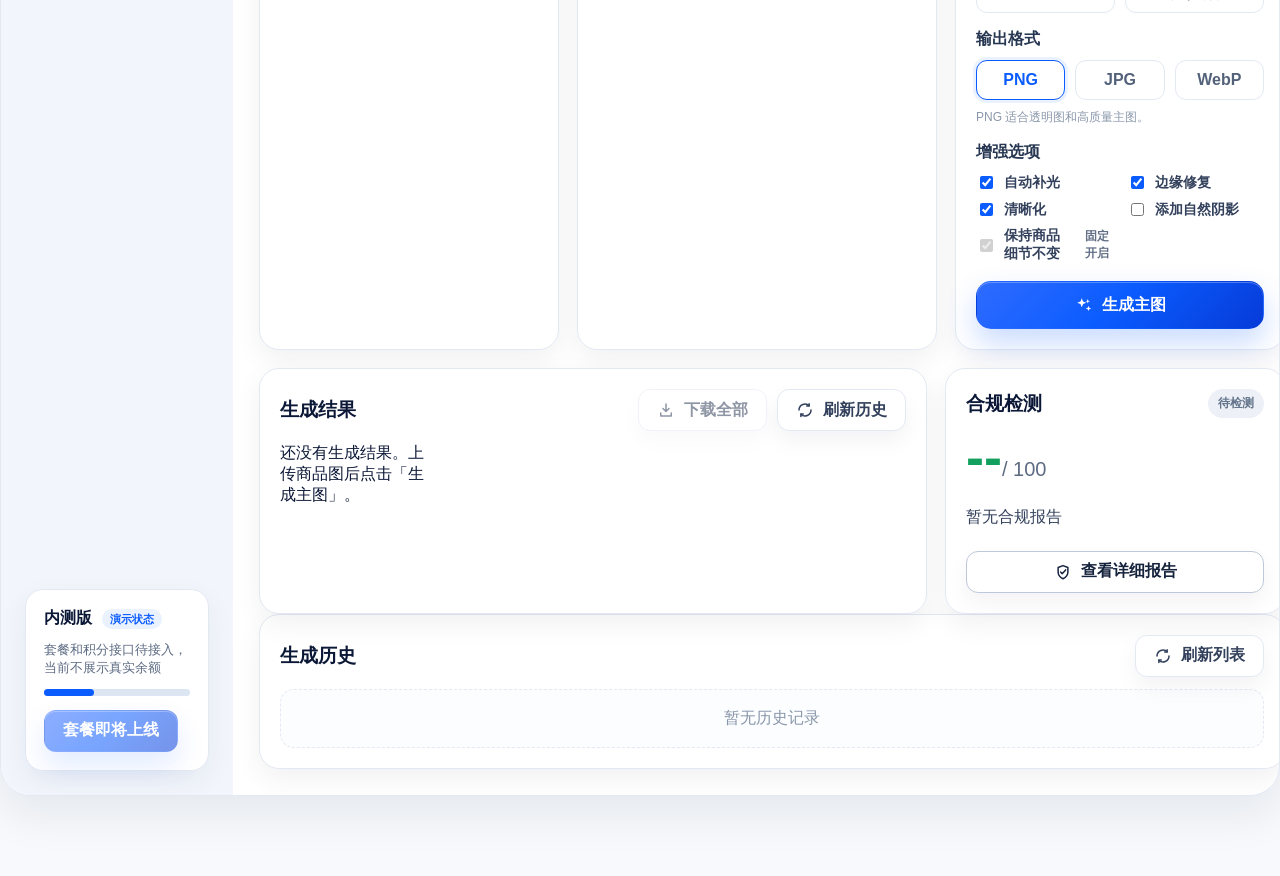
==== commit 5b20b0c8: "fix frontend interaction and responsive polish" ====
--- a/frontend/index.html
+++ b/frontend/index.html
@@ -5,6 +5,7 @@
   <meta name="viewport" content="width=device-width, initial-scale=1.0" />
   <title>ProductShot AI｜AI 商品主图工厂</title>
   <link rel="stylesheet" href="./styles.css" />
+  <link rel="stylesheet" href="./polish.css" />
   <style>
     .modal-overlay{position:fixed;inset:0;background:rgba(11,23,54,.46);z-index:80;display:grid;place-items:center;padding:24px;backdrop-filter:blur(8px)}
     .modal-overlay[hidden]{display:none}.modal-card{width:min(440px,100%);background:#fff;border:1px solid var(--line);border-radius:22px;box-shadow:0 28px 80px rgba(11,23,54,.22);padding:24px}
@@ -14,7 +15,6 @@
     .size-input:focus{outline:0;border-color:var(--blue);box-shadow:0 0 0 3px #eaf2ff}.modal-hint{margin:12px 0 0;color:var(--muted);font-size:13px;line-height:1.55}.modal-error{min-height:20px;margin:10px 0 0;color:var(--orange);font-size:13px;font-weight:850}.modal-actions{display:flex;justify-content:flex-end;gap:10px;margin-top:20px}
     .custom-color-row{margin-top:10px;border:1px solid var(--line);border-radius:14px;background:#f8fbff;padding:12px;display:grid;grid-template-columns:auto 1fr;align-items:center;gap:12px}.custom-color-row[hidden]{display:none}.custom-color-row input[type="color"]{width:44px;height:38px;border:0;background:transparent;padding:0}.custom-color-row b{display:block;color:#273752;font-size:13px}.custom-color-row small{display:block;color:var(--muted);margin-top:3px}.color-value{font-family:ui-monospace,SFMono-Regular,Menlo,Monaco,Consolas,monospace;color:var(--blue);font-weight:950}
     .format-options{display:grid;grid-template-columns:repeat(3,1fr);gap:10px}.format-options button{height:40px;border:1px solid var(--line);background:#fff;border-radius:11px;color:#53627a;font-weight:850}.format-options button.active{border-color:var(--blue);color:var(--blue);box-shadow:0 0 0 3px #eaf2ff}.format-options button:disabled{opacity:.55;cursor:not-allowed}.format-hint{margin:8px 0 0;color:var(--muted);font-size:12px;line-height:1.5}.result-toolbar{display:flex;align-items:center;gap:10px;flex-wrap:wrap}.result-toolbar button:disabled{opacity:.55;cursor:not-allowed}
-    .template-card p{margin:6px 0 0;color:var(--muted);font-size:12px;line-height:1.45}
     .history-list{display:grid;gap:10px}.history-item{width:100%;border:1px solid var(--line);background:#fff;border-radius:14px;padding:10px;display:grid;grid-template-columns:64px 1fr auto;gap:12px;align-items:center;text-align:left;color:var(--navy)}.history-item:hover,.history-item.active{border-color:var(--blue);box-shadow:0 0 0 3px #eaf2ff}.history-thumb{width:64px;height:64px;border-radius:12px;border:1px solid var(--line);background:#f7f9fc;display:grid;place-items:center;overflow:hidden;color:var(--muted);font-size:12px}.history-thumb img{width:100%;height:100%;object-fit:cover}.history-main b{display:block;margin-bottom:5px}.history-main small{display:block;color:var(--muted);line-height:1.45}.history-meta{display:flex;align-items:flex-end;gap:8px;flex-direction:column}.status-pill{border-radius:999px;padding:5px 9px;font-size:12px;font-weight:950;background:#edf1f7;color:#637087}.status-pill.success{background:#e9f8f0;color:var(--green)}.status-pill.failed{background:#fff2e9;color:var(--orange)}.history-score{font-weight:950;color:var(--blue)}.history-error{margin-top:5px;color:var(--orange)!important}.history-empty{border:1px dashed var(--line);border-radius:14px;padding:18px;color:var(--muted);text-align:center;background:#fbfdff}
   </style>
 </head>
--- a/frontend/polish.css
+++ b/frontend/polish.css
@@ -0,0 +1,110 @@
+/* Interaction, accessibility, and responsive refinements. */
+.dropzone {
+  display: flex;
+  flex-direction: column;
+  align-items: center;
+  justify-content: center;
+  gap: 7px;
+  transition: border-color .18s ease, background .18s ease, box-shadow .18s ease;
+}
+
+.dropzone:hover,
+.dropzone.dragging {
+  border-color: var(--blue);
+  background: #eef5ff;
+  box-shadow: 0 0 0 4px rgba(11, 92, 255, .08);
+}
+
+.template-card {
+  cursor: pointer;
+  transition: transform .18s ease, border-color .18s ease, box-shadow .18s ease;
+}
+
+.template-card:hover {
+  transform: translateY(-3px);
+  border-color: #b9cbef;
+  box-shadow: 0 16px 34px rgba(11, 23, 54, .1);
+}
+
+button:focus-visible,
+a:focus-visible,
+[role="button"]:focus-visible,
+input:focus-visible {
+  outline: 3px solid rgba(11, 92, 255, .28);
+  outline-offset: 3px;
+}
+
+.status-text[role="status"] {
+  min-height: 20px;
+}
+
+.generated-badge {
+  z-index: 2;
+}
+
+#complianceDetailModal table td {
+  padding: 9px 10px;
+  border-bottom: 1px solid var(--line);
+  color: var(--text);
+}
+
+#complianceDetailModal table td:last-child {
+  text-align: right;
+  font-weight: 850;
+  color: var(--navy);
+}
+
+#complianceDetailModal table td.report-pass {
+  color: var(--green);
+}
+
+#complianceDetailModal table td.report-warn {
+  color: var(--orange);
+}
+
+@media (max-width: 440px) {
+  .result-grid {
+    grid-template-columns: 1fr;
+  }
+
+  .dash-actions .primary-btn {
+    display: none;
+  }
+
+  .credit {
+    height: 38px;
+  }
+
+  .hero h1 {
+    font-size: 36px;
+  }
+
+  .section-shell {
+    padding-left: 15px;
+    padding-right: 15px;
+  }
+}
+
+@media (max-width: 640px) {
+  #complianceDetailModal .modal-card > div:nth-of-type(2) {
+    grid-template-columns: 1fr !important;
+  }
+
+  #complianceDetailModal .modal-card > div:nth-of-type(2) section {
+    grid-column: 1 !important;
+  }
+}
+
+@media (prefers-reduced-motion: reduce) {
+  html {
+    scroll-behavior: auto;
+  }
+
+  *,
+  *::before,
+  *::after {
+    animation-duration: .01ms !important;
+    animation-iteration-count: 1 !important;
+    transition-duration: .01ms !important;
+  }
+}
